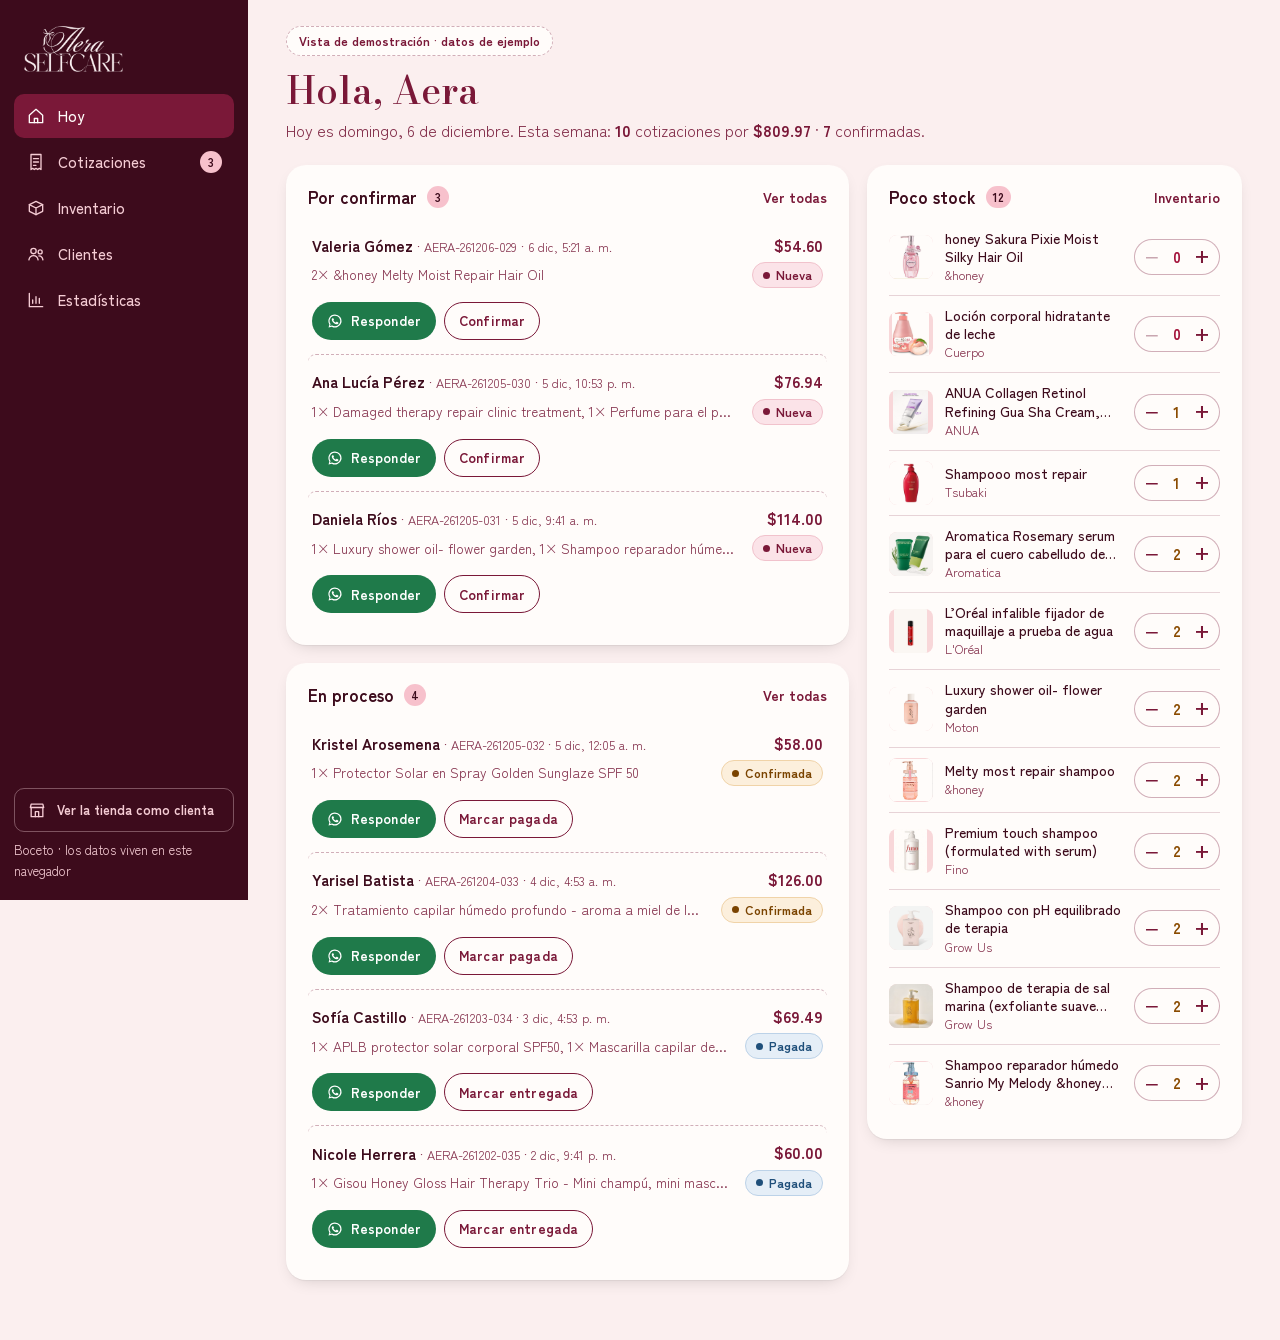
==== panel/index.html @ fadd5df7 "Aera Selfcare design sketch v2: shelf storefront, WhatsApp quote flow, owner panel Co-Authored-By: C" ====
<!doctype html>
<html lang="es-PA" data-root="../">
<head>
  <meta charset="utf-8">
  <meta name="viewport" content="width=device-width, initial-scale=1, viewport-fit=cover">
  <title>Panel — Aera Selfcare</title>
  <meta name="theme-color" content="#3d0b1c">
  <meta name="robots" content="noindex">
  <link rel="icon" href="../assets/img/logo-plum.png">
  <link rel="stylesheet" href="../assets/css/base.css?v=7">
  <link rel="stylesheet" href="../assets/css/panel.css?v=7">
  <script src="../assets/js/catalog.js?v=7" defer></script>
  <script src="../assets/js/aera.js?v=7" defer></script>
  <script src="../assets/js/panel.js?v=7" defer></script>
</head>
<body class="panel">
  <header class="topbar">
    <img src="../assets/img/logo-light.png" alt="Aera Selfcare · Panel" width="68" height="32">
    <a href="../index.html" target="_blank" rel="noopener"><svg viewBox="0 0 24 24" fill="none" stroke="currentColor" stroke-width="1.6" stroke-linecap="round" stroke-linejoin="round" aria-hidden="true"><path d="M4 9h16l-1-4H5z"/><path d="M5 9v11h14V9"/><path d="M10 20v-6h4v6"/></svg>Ver tienda</a>
  </header>
  <div class="shell">
    <aside class="rail" aria-label="Panel de la tienda">
      <a class="logo" href="#hoy"><img src="../assets/img/logo-light.png" alt="Aera Selfcare · Panel" width="98" height="46"></a>
      <nav id="railNav" aria-label="Secciones del panel"></nav>
      <div class="rail-foot">
        <a class="store-link" href="../index.html" target="_blank" rel="noopener"><svg viewBox="0 0 24 24" fill="none" stroke="currentColor" stroke-width="1.6" stroke-linecap="round" stroke-linejoin="round" aria-hidden="true"><path d="M4 9h16l-1-4H5z"/><path d="M5 9v11h14V9"/><path d="M10 20v-6h4v6"/></svg>Ver la tienda como clienta</a>
        <span>Boceto · los datos viven en este navegador</span>
      </div>
    </aside>
    <main class="work" id="work" tabindex="-1"></main>
  </div>
  <nav class="tabbar" id="tabbar" aria-label="Secciones del panel"></nav>
</body>
</html>
---- assets/css/base.css ----
/* Aera Selfcare — shared foundation (store + owner panel) */

@font-face { font-family: "Bodoni Moda"; font-style: normal; font-weight: 400 700; font-display: swap;
  src: url("../fonts/bodoni-moda-latin.woff2") format("woff2");
  unicode-range: U+0000-00FF, U+0131, U+0152-0153, U+02BB-02BC, U+02C6, U+02DA, U+02DC, U+0304, U+0308, U+0329, U+2000-206F, U+20AC, U+2122, U+2191, U+2193, U+2212, U+2215, U+FEFF, U+FFFD; }
@font-face { font-family: "Bodoni Moda"; font-style: normal; font-weight: 400 700; font-display: swap;
  src: url("../fonts/bodoni-moda-latin-ext.woff2") format("woff2");
  unicode-range: U+0100-02BA, U+02BD-02C5, U+02C7-02CC, U+02CE-02D7, U+02DD-02FF, U+1E00-1E9F, U+2020, U+20A0-20AB, U+20AD-20C4, U+2113, U+A720-A7FF; }
@font-face { font-family: "Zen Kaku Gothic New"; font-weight: 400; font-display: swap;
  src: url("../fonts/zen-kaku-gothic-new-400-latin.woff2") format("woff2"); unicode-range: U+0000-00FF, U+0131, U+0152-0153, U+2000-206F, U+20AC, U+2122, U+2212; }
@font-face { font-family: "Zen Kaku Gothic New"; font-weight: 400; font-display: swap;
  src: url("../fonts/zen-kaku-gothic-new-400-latin-ext.woff2") format("woff2"); unicode-range: U+0100-02BA, U+1E00-1E9F, U+A720-A7FF; }
@font-face { font-family: "Zen Kaku Gothic New"; font-weight: 500; font-display: swap;
  src: url("../fonts/zen-kaku-gothic-new-500-latin.woff2") format("woff2"); unicode-range: U+0000-00FF, U+0131, U+0152-0153, U+2000-206F, U+20AC, U+2122, U+2212; }
@font-face { font-family: "Zen Kaku Gothic New"; font-weight: 500; font-display: swap;
  src: url("../fonts/zen-kaku-gothic-new-500-latin-ext.woff2") format("woff2"); unicode-range: U+0100-02BA, U+1E00-1E9F, U+A720-A7FF; }
@font-face { font-family: "Zen Kaku Gothic New"; font-weight: 700; font-display: swap;
  src: url("../fonts/zen-kaku-gothic-new-700-latin.woff2") format("woff2"); unicode-range: U+0000-00FF, U+0131, U+0152-0153, U+2000-206F, U+20AC, U+2122, U+2212; }
@font-face { font-family: "Zen Kaku Gothic New"; font-weight: 700; font-display: swap;
  src: url("../fonts/zen-kaku-gothic-new-700-latin-ext.woff2") format("woff2"); unicode-range: U+0100-02BA, U+1E00-1E9F, U+A720-A7FF; }
@font-face { font-family: "Nanum Pen Script"; font-weight: 400; font-display: swap;
  src: url("../fonts/nanum-pen-script-400-latin.woff2") format("woff2"); }

:root {
  /* Ground + shelf lacquer (client moodboard) */
  --ground: #fbefef;
  --shelf: #f5ccd4;
  --shelf-back: #f8dade;
  --ledge: #e8a9b6;
  --ledge-shade: #d58c9c;
  --candy: #f7c1cc;
  --peach: #f9dfd4;
  --cream: #f6ece4;
  --paper: #fffcfa;
  /* Plum family (logo) — text tints, never grey */
  --plum: #7a1838;
  --plum-deep: #4f0f25;
  --plum-ink: #3d0b1c;
  --plum-soft: #84304c;       /* secondary text: ≥4.5:1 on --ground, --shelf, --paper */
  --line: rgba(122, 24, 56, .18);
  --line-strong: rgba(122, 24, 56, .34);
  --ok: #2f6b48;
  --warn: #8a4b00;
  --danger: #a3123a;

  --f-sign: "Bodoni Moda", "Didot", "Bodoni 72", serif;
  --f-ui: "Zen Kaku Gothic New", "Hiragino Kaku Gothic ProN", "Segoe UI", sans-serif;
  --f-hand: "Nanum Pen Script", "Segoe Print", cursive;

  --ease-out: cubic-bezier(0.23, 1, 0.32, 1);
  --ease-in-out: cubic-bezier(0.77, 0, 0.175, 1);
  --ease-drawer: cubic-bezier(0.32, 0.72, 0, 1);

  --r-sm: 6px;
  --r-md: 12px;
  --r-lg: 20px;
  --gutter: clamp(16px, 4vw, 40px);
  --maxw: 1280px;
  --shadow-card: 0 1px 1px rgba(0, 0, 0, .05), 0 6px 18px -8px rgba(0, 0, 0, .2);
}

*, *::before, *::after { box-sizing: border-box; }
html { -webkit-text-size-adjust: 100%; scroll-padding-top: 88px; }
body {
  margin: 0; background: var(--ground); color: var(--plum-ink);
  font-family: var(--f-ui); font-size: 16px; line-height: 1.6; -webkit-font-smoothing: antialiased;
  -webkit-tap-highlight-color: transparent; overflow-x: hidden;
}
img { display: block; max-width: 100%; }
a { color: inherit; text-underline-offset: 3px; text-decoration-thickness: 1px; }
button, input, select, textarea { font: inherit; color: inherit; }
button { cursor: pointer; }
::selection { background: var(--plum); color: var(--paper); }
:focus-visible { outline: 2px solid var(--plum); outline-offset: 3px; border-radius: 4px; }
input, textarea { caret-color: var(--plum); }
html { scrollbar-color: var(--ledge) transparent; }
.num { font-variant-numeric: tabular-nums lining-nums; }
.visually-hidden { position: absolute !important; width: 1px; height: 1px; overflow: hidden; clip: rect(0 0 0 0); white-space: nowrap; }
.wrap { max-width: var(--maxw); margin: 0 auto; padding: 0 var(--gutter); }

/* ---------- Buttons ---------- */
.btn {
  display: inline-flex; align-items: center; justify-content: center; gap: .55em; min-height: 46px; padding: 0 1.3em;
  border: 1px solid transparent; border-radius: 999px; font-weight: 700; font-size: 15px; letter-spacing: .01em;
  text-decoration: none; transition: transform 160ms var(--ease-out), background-color 200ms ease, color 200ms ease, border-color 200ms ease;
  user-select: none;
}
.btn:active { transform: scale(0.97); }
.btn svg { width: 18px; height: 18px; flex: none; }
.btn-primary { background: var(--plum); color: var(--paper); }
.btn-line { border-color: var(--plum); color: var(--plum); background: transparent; }
.btn-quiet { color: var(--plum); background: transparent; padding: 0 .4em; min-height: 44px; }
.btn[disabled], .btn[aria-disabled="true"] { background: #e9d3d8; color: #6e4a55; border-color: transparent; cursor: not-allowed; transform: none; }
@media (hover: hover) and (pointer: fine) {
  .btn-primary:hover { background: var(--plum-deep); }
  .btn-line:hover { background: var(--plum); color: var(--paper); }
  .btn-quiet:hover { text-decoration: underline; }
}

.icon-btn {
  width: 44px; height: 44px; display: grid; place-items: center; border-radius: 50%; border: 0; background: transparent; color: var(--plum);
  position: relative; text-decoration: none; transition: background-color 160ms ease, transform 160ms var(--ease-out);
}
.icon-btn:active { transform: scale(0.94); }
.icon-btn svg { width: 22px; height: 22px; }
@media (hover: hover) and (pointer: fine) { .icon-btn:hover { background: var(--shelf-back); } }

/* ---------- Header ---------- */
.site-header { position: sticky; top: 0; z-index: 30; background: color-mix(in srgb, var(--ground) 92%, transparent); backdrop-filter: saturate(1.2) blur(8px); border-bottom: 1px solid var(--line); }
.site-header .bar { display: grid; grid-template-columns: 1fr auto 1fr; align-items: center; height: 64px; }
.site-header .brand { justify-self: center; display: block; }
.site-header .brand img { height: 40px; width: auto; }
.site-header nav { display: flex; gap: 1.6rem; font-size: 14px; font-weight: 500; }
.site-header nav a { text-decoration: none; padding: 10px 0; }
.site-header nav a[aria-current="page"] { text-decoration: underline; text-decoration-color: var(--ledge-shade); text-decoration-thickness: 2px; text-underline-offset: 6px; }
.site-header .actions { justify-self: end; display: flex; align-items: center; gap: 4px; }
.bag-count {
  position: absolute; top: 4px; right: 2px; min-width: 19px; height: 19px; padding: 0 5px; border-radius: 10px;
  background: var(--plum); color: var(--paper); font-size: 11px; font-weight: 700; display: grid; place-items: center;
  font-variant-numeric: tabular-nums; transition: transform 200ms var(--ease-out);
}
.bag-count[data-empty="true"] { display: none; }
.bag-count.bump { transform: scale(1.25); }
.menu-btn { display: none; }
.site-header .mobile-nav { display: none; }

@media (max-width: 820px) {
  .site-header nav.primary { display: none; }
  .menu-btn { display: grid; }
  .site-header .brand img { height: 34px; }
  .site-header .mobile-nav {
    display: block; position: fixed; inset: 64px 0 auto 0; z-index: 29; background: var(--ground); border-bottom: 1px solid var(--line);
    padding: 8px var(--gutter) 18px; transform: translateY(-8px); opacity: 0; visibility: hidden;
    transition: transform 220ms var(--ease-out), opacity 180ms ease, visibility 0s 220ms;
  }
  .site-header .mobile-nav.open { transform: none; opacity: 1; visibility: visible; transition-delay: 0s; }
  .site-header .mobile-nav a { display: block; padding: 14px 0; border-bottom: 1px solid var(--line); text-decoration: none; font-weight: 500; font-size: 17px; }
}

/* ---------- Origin ticket ---------- */
.ticket {
  display: inline-flex; align-items: center; gap: 4px; font-size: 11px; font-weight: 700; letter-spacing: .06em; text-transform: uppercase;
  color: var(--plum); border: 1px dashed var(--line-strong); border-radius: 3px; padding: 1px 6px; background: var(--paper); line-height: 1.5;
}

/* ---------- Receipt (bag, cotización, confirmation, panel) ---------- */
.receipt {
  position: relative; background: var(--paper); color: var(--plum-ink); padding: 26px 22px 30px; max-width: 440px; width: 100%;
  font-size: 14px; box-shadow: var(--shadow-card);
  --tear: radial-gradient(circle at 8px -2px, transparent 7px, var(--paper) 7.5px);
}
.receipt::before, .receipt::after {
  content: ""; position: absolute; left: 0; right: 0; height: 10px; background-size: 16px 10px; background-repeat: repeat-x;
}
.receipt::before { top: -9px; background-image: radial-gradient(circle at 8px 0, transparent 6px, var(--paper) 6.5px); transform: scaleY(-1); }
.receipt::after { bottom: -9px; background-image: radial-gradient(circle at 8px 0, transparent 6px, var(--paper) 6.5px); }
.receipt-head { text-align: center; padding-bottom: 14px; border-bottom: 1px dashed var(--line-strong); }
.receipt-head img { height: 44px; width: auto; margin: 0 auto 8px; }
.receipt-head .kind { font-family: var(--f-sign); font-size: 22px; color: var(--plum); line-height: 1.1; }
.receipt-head .meta { font-size: 12px; color: var(--plum-soft); margin-top: 4px; }
.receipt-lines { list-style: none; margin: 0; padding: 10px 0; border-bottom: 1px dashed var(--line-strong); }
.receipt-line { display: grid; grid-template-columns: 1fr auto; gap: 2px 12px; padding: 9px 0; }
.receipt-line .nm { font-weight: 500; line-height: 1.35; }
.receipt-line .sub { grid-column: 1; font-size: 12.5px; color: var(--plum-soft); }
.receipt-line .amt { grid-row: 1; grid-column: 2; text-align: right; font-weight: 700; font-variant-numeric: tabular-nums; }
.receipt-sum { padding-top: 10px; display: grid; gap: 4px; }
.receipt-sum div { display: flex; justify-content: space-between; gap: 12px; font-variant-numeric: tabular-nums; }
.receipt-sum .total { font-size: 18px; font-weight: 700; color: var(--plum); padding-top: 6px; border-top: 1px solid var(--line); margin-top: 4px; }
.receipt-sum .muted { color: var(--plum-soft); font-size: 13px; }
.receipt-foot { margin-top: 16px; padding-top: 12px; border-top: 1px dashed var(--line-strong); font-size: 12.5px; color: var(--plum-soft); text-align: center; }
.receipt-foot .hand { font-family: var(--f-hand); font-size: 24px; color: var(--plum); line-height: 1; display: block; margin-top: 6px; }
.receipt dl { display: grid; grid-template-columns: auto 1fr; gap: 4px 12px; margin: 12px 0 0; font-size: 13px; }
.receipt dt { color: var(--plum-soft); }
.receipt dd { margin: 0; font-weight: 500; }

/* Hanko-style stamp */
.stamp {
  position: absolute; width: 92px; height: 92px; border-radius: 50%; border: 3px solid var(--plum); color: var(--plum);
  display: grid; place-items: center; text-align: center; font-family: var(--f-sign); font-weight: 700; font-size: 13px; letter-spacing: .08em;
  text-transform: uppercase; line-height: 1.15; transform: rotate(-14deg); opacity: .88; mix-blend-mode: multiply;
  box-shadow: inset 0 0 0 4px var(--paper), inset 0 0 0 5px var(--plum);
}
.stamp small { display: block; font-family: var(--f-ui); font-size: 9px; letter-spacing: .1em; font-weight: 700; }

/* ---------- Form controls ---------- */
.field { display: grid; gap: 6px; }
.field label, .field legend { font-size: 14px; font-weight: 700; color: var(--plum-ink); }
.field .hint { font-size: 13px; color: var(--plum-soft); }
.input, .select, .textarea {
  width: 100%; min-height: 48px; border: 1px solid var(--line-strong); border-radius: var(--r-md); background: var(--paper);
  padding: 10px 14px; font-size: 16px; transition: border-color 160ms ease, box-shadow 160ms ease;
}
.textarea { min-height: 88px; resize: vertical; }
.input::placeholder, .textarea::placeholder { color: #8a5a69; }
.input:focus, .select:focus, .textarea:focus { outline: none; border-color: var(--plum); box-shadow: 0 0 0 3px rgba(122, 24, 56, .16); }
.field[data-invalid="true"] .input, .field[data-invalid="true"] .select { border-color: var(--danger); }
.field .error { font-size: 13px; color: var(--danger); font-weight: 500; display: none; }
.field[data-invalid="true"] .error { display: block; }
.choice { display: flex; gap: 10px; align-items: flex-start; padding: 12px 14px; border: 1px solid var(--line-strong); border-radius: var(--r-md); background: var(--paper); cursor: pointer; transition: border-color 160ms ease, background-color 160ms ease; }
.choice input { accent-color: var(--plum); width: 18px; height: 18px; margin: 3px 0 0; flex: none; }
.choice:has(input:checked) { border-color: var(--plum); background: #fff3f5; }
.choice strong { display: block; font-size: 15px; }
.choice span { font-size: 13px; color: var(--plum-soft); }
.stepper { display: inline-flex; align-items: center; border: 1px solid var(--line-strong); border-radius: 999px; background: var(--paper); }
.stepper button { width: 40px; height: 40px; border: 0; background: none; color: var(--plum); font-size: 18px; font-weight: 700; border-radius: 50%; transition: transform 120ms var(--ease-out); }
.stepper button:active { transform: scale(0.9); }
.stepper button[disabled] { color: #c9a6b0; cursor: not-allowed; }
.stepper output { min-width: 2ch; text-align: center; font-weight: 700; font-variant-numeric: tabular-nums; }

/* ---------- Toast ---------- */
.toast {
  position: fixed; left: 50%; bottom: max(20px, env(safe-area-inset-bottom)); z-index: 90; translate: -50% 0;
  display: flex; align-items: center; gap: 12px; max-width: calc(100% - 32px); padding: 10px 10px 10px 18px; border-radius: 999px;
  background: var(--plum-ink); color: var(--paper); font-size: 14px; box-shadow: 0 10px 24px -10px rgba(0, 0, 0, .3);
  transform: translateY(calc(100% + 40px)); opacity: 0; transition: transform 400ms ease, opacity 300ms ease;
}
.toast.show { transform: none; opacity: 1; }
.toast a { color: var(--paper); font-weight: 700; background: rgba(255,255,255,.14); border-radius: 999px; padding: 6px 12px; text-decoration: none; white-space: nowrap; }

/* ---------- Demo banner ---------- */
.demo-note { margin: 0; background: var(--plum-ink); color: var(--shelf); font-size: 12.5px; text-align: center; padding: 6px var(--gutter); }
.demo-note a { color: var(--paper); font-weight: 700; }

@media (prefers-reduced-motion: reduce) {
  *, *::before, *::after { transition-duration: 0.01ms !important; animation-duration: 0.01ms !important; scroll-behavior: auto !important; }
}
---- assets/css/panel.css ----
/* Aera Selfcare — owner panel (Operate). Shell in plum, work on paper, quotes as receipt stubs. */

body.panel { background: var(--ground); font-size: 15px; }
.shell { display: grid; grid-template-columns: 248px minmax(0, 1fr); min-height: 100dvh; }

/* ---------- Rail (desktop) ---------- */
.rail { position: sticky; top: 0; height: 100dvh; background: var(--plum-ink); color: var(--shelf); display: flex; flex-direction: column; padding: 22px 14px 18px; }
.rail .logo { display: block; padding: 4px 10px 22px; }
.rail .logo img { height: 46px; width: auto; }
.rail nav { display: grid; gap: 2px; }
.rail a.nav-item { display: flex; align-items: center; gap: 12px; min-height: 44px; padding: 0 12px; border-radius: 10px; color: var(--shelf); text-decoration: none; font-weight: 500;
  transition: background-color 150ms ease, color 150ms ease; }
.rail a.nav-item svg { width: 20px; height: 20px; flex: none; }
.rail a.nav-item .badge { margin-left: auto; }
.rail a.nav-item[aria-current="page"] { background: var(--plum); color: var(--paper); }
@media (hover: hover) and (pointer: fine) { .rail a.nav-item:not([aria-current="page"]):hover { background: rgba(248, 218, 222, .1); color: var(--paper); } }
.rail .rail-foot { margin-top: auto; display: grid; gap: 8px; font-size: 13px; }
.rail .rail-foot a { color: var(--shelf); }
.rail .store-link { display: flex; align-items: center; gap: 10px; min-height: 44px; padding: 0 12px; border: 1px solid rgba(248, 218, 222, .35); border-radius: 10px; color: var(--paper); text-decoration: none; font-weight: 700; }
.rail .store-link svg { width: 20px; height: 20px; }
.badge { min-width: 22px; height: 22px; padding: 0 7px; border-radius: 11px; background: var(--candy); color: var(--plum-ink); font-size: 12px; font-weight: 700; display: inline-grid; place-items: center; font-variant-numeric: tabular-nums; }

/* ---------- Top bar + bottom tabs (phone) ---------- */
.topbar, .tabbar { display: none; }

/* ---------- Work area ---------- */
.work { min-width: 0; padding: 26px clamp(16px, 3vw, 40px) 60px; }
.demo-pill { display: inline-flex; align-items: center; gap: 8px; font-size: 12.5px; font-weight: 700; color: var(--plum); background: var(--paper); border: 1px dashed var(--line-strong); border-radius: 999px; padding: 4px 12px; }
.view-head { display: flex; flex-wrap: wrap; align-items: end; justify-content: space-between; gap: 12px 20px; margin: 14px 0 22px; }
.view-head h1 { font-family: var(--f-sign); font-weight: 500; color: var(--plum); font-size: clamp(28px, 3vw, 38px); line-height: 1.1; margin: 0; }
.view-head p { margin: 6px 0 0; color: var(--plum-soft); }
.summary-line { font-size: 16px; color: var(--plum-ink); margin: 6px 0 0; }
.summary-line b { color: var(--plum); font-variant-numeric: tabular-nums; }

.panel-section { background: var(--paper); border-radius: var(--r-lg); box-shadow: var(--shadow-card); padding: 18px clamp(14px, 2vw, 22px); }
.panel-section + .panel-section { margin-top: 18px; }
.sec-head { display: flex; align-items: center; justify-content: space-between; gap: 12px; margin-bottom: 8px; }
.sec-head h2 { font-size: 17px; margin: 0; color: var(--plum-ink); display: flex; align-items: center; gap: 10px; }
.sec-head a, .link { color: var(--plum); font-weight: 700; font-size: 14px; text-decoration: none; }
.hoy-grid { display: grid; grid-template-columns: minmax(0, 1.5fr) minmax(0, 1fr); gap: 18px; align-items: start; }
.hoy-grid .panel-section + .panel-section { margin-top: 0; }
.stack { display: grid; gap: 18px; }

/* ---------- Status chips (reserved colors, always with a label) ---------- */
.status { display: inline-flex; align-items: center; gap: 6px; height: 26px; padding: 0 10px; border-radius: 999px; font-size: 12.5px; font-weight: 700; white-space: nowrap; border: 1px solid transparent; }
.status::before { content: ""; width: 7px; height: 7px; border-radius: 50%; background: currentColor; }
.status.nueva { color: var(--plum); background: #fbe3e8; border-color: #f1c2cc; }
.status.confirmada { color: #7a4300; background: #fcefdc; border-color: #f0d3a8; }
.status.pagada { color: #1f4f7a; background: #e5eef7; border-color: #bcd2e8; }
.status.entregada { color: #2b6143; background: #e2f1e7; border-color: #b9dcc6; }
.status.cancelada { color: #6e4a55; background: #f1e7ea; border-color: #ddc9cf; }
.status.cancelada::before { background: none; border: 1.5px solid currentColor; width: 5px; height: 5px; }

/* ---------- Quote stubs ---------- */
.stubs { list-style: none; margin: 0; padding: 0; display: grid; }
.stub { display: grid; grid-template-columns: minmax(0, 1fr) auto; gap: 4px 14px; padding: 14px 4px; border-top: 1px dashed var(--line-strong); text-decoration: none; color: inherit; align-items: center; }
.stubs li:first-child .stub { border-top: 0; }
.stub .who { font-weight: 700; font-size: 15.5px; }
.stub .ref { font-size: 12.5px; color: var(--plum-soft); font-variant-numeric: tabular-nums; }
.stub .what { grid-column: 1; font-size: 13.5px; color: var(--plum-soft); overflow: hidden; text-overflow: ellipsis; white-space: nowrap; }
.stub .amt { grid-row: 1; grid-column: 2; text-align: right; font-weight: 700; font-size: 16px; color: var(--plum); font-variant-numeric: tabular-nums; }
.stub .side { grid-column: 2; display: flex; justify-content: flex-end; gap: 6px; align-items: center; }
.stub .actions { grid-column: 1 / -1; display: flex; gap: 8px; flex-wrap: wrap; margin-top: 6px; }
a.stub { border-radius: 8px; transition: background-color 150ms ease; }
@media (hover: hover) and (pointer: fine) { a.stub:hover { background: #fff5f7; } }
.btn-sm { min-height: 38px; padding: 0 14px; font-size: 13.5px; }
.btn-wa { background: #1f7a4a; color: #fff; }
@media (hover: hover) and (pointer: fine) { .btn-wa:hover { background: #17633c; } }

/* ---------- Low stock list ---------- */
.mini-list { list-style: none; margin: 0; padding: 0; }
.mini-list li { display: grid; grid-template-columns: 44px minmax(0, 1fr) auto; gap: 12px; align-items: center; padding: 10px 0; border-top: 1px solid var(--line); }
.mini-list li:first-child { border-top: 0; }
.mini-list img { width: 44px; height: 44px; object-fit: contain; border-radius: 8px; background: var(--shelf-back); mix-blend-mode: multiply; }
.mini-list .nm { font-size: 14px; font-weight: 500; line-height: 1.3; overflow: hidden; display: -webkit-box; -webkit-line-clamp: 2; -webkit-box-orient: vertical; }
.mini-list .sub { font-size: 12.5px; color: var(--plum-soft); }
.stock-num { font-weight: 700; font-variant-numeric: tabular-nums; }
.stock-num.low { color: var(--warn); } .stock-num.out { color: var(--danger); }

/* ---------- Filters ---------- */
.filters { display: flex; flex-wrap: wrap; gap: 10px; align-items: center; justify-content: space-between; margin-bottom: 14px; }
.seg { display: flex; gap: 6px; overflow-x: auto; scrollbar-width: none; }
.seg::-webkit-scrollbar { display: none; }
.seg button { flex: none; min-height: 38px; padding: 0 14px; border-radius: 999px; border: 1px solid var(--line-strong); background: var(--paper); color: var(--plum); font-weight: 700; font-size: 13.5px;
  display: inline-flex; gap: 6px; align-items: center; transition: background-color 150ms ease, color 150ms ease; }
.seg button .num { font-weight: 500; color: var(--plum-soft); }
.seg button[aria-pressed="true"] { background: var(--plum); border-color: var(--plum); color: var(--paper); }
.seg button[aria-pressed="true"] .num { color: var(--shelf); }
.filters .input { width: min(280px, 100%); min-height: 40px; border-radius: 999px; font-size: 14.5px; }

/* ---------- Tables ---------- */
.table-wrap { background: var(--paper); border-radius: var(--r-lg); box-shadow: var(--shadow-card); overflow: hidden; }
table.data { width: 100%; border-collapse: collapse; font-size: 14px; }
table.data th { text-align: left; font-size: 12px; letter-spacing: .06em; text-transform: uppercase; color: var(--plum-soft); font-weight: 700; padding: 12px 14px; border-bottom: 1px solid var(--line-strong); background: #fff6f7; white-space: nowrap; }
table.data td { padding: 10px 14px; border-bottom: 1px solid var(--line); vertical-align: middle; }
table.data tr:last-child td { border-bottom: 0; }
table.data .r { text-align: right; font-variant-numeric: tabular-nums; }
table.data .prod { display: flex; align-items: center; gap: 12px; min-width: 240px; }
table.data .prod img { width: 44px; height: 44px; object-fit: contain; background: var(--shelf-back); border-radius: 8px; mix-blend-mode: multiply; flex: none; }
table.data .prod b { display: block; font-weight: 500; line-height: 1.3; }
table.data .prod small { color: var(--plum-soft); font-size: 12px; }
table.data tr.is-hidden td:not(:last-child) { opacity: .55; }
.price-input { width: 96px; min-height: 38px; text-align: right; border: 1px solid var(--line-strong); border-radius: 8px; padding: 0 10px; background: var(--paper); font-variant-numeric: tabular-nums; }
.price-input:focus { outline: none; border-color: var(--plum); box-shadow: 0 0 0 3px rgba(122, 24, 56, .16); }
.stepper.sm button { width: 34px; height: 34px; }
.switch { position: relative; width: 44px; height: 26px; border-radius: 13px; border: 0; background: #d9bfc6; transition: background-color 160ms ease; flex: none; }
.switch::after { content: ""; position: absolute; top: 3px; left: 3px; width: 20px; height: 20px; border-radius: 50%; background: #fff; box-shadow: 0 1px 2px rgba(0,0,0,.25); transition: transform 180ms var(--ease-out); }
.switch[aria-checked="true"] { background: var(--plum); }
.switch[aria-checked="true"]::after { transform: translateX(18px); }

/* ---------- Quote detail ---------- */
.detail { display: grid; grid-template-columns: minmax(0, 440px) minmax(0, 1fr); gap: clamp(20px, 3vw, 40px); align-items: start; }
.detail .receipt { max-width: none; }
.detail .stamp { right: 18px; top: 18px; width: 84px; height: 84px; font-size: 12px; }
.flow { list-style: none; margin: 0 0 16px; padding: 0; display: grid; grid-template-columns: repeat(4, 1fr); gap: 6px; }
.flow li { text-align: center; font-size: 12.5px; font-weight: 700; color: var(--plum-soft); padding-top: 30px; position: relative; }
.flow li::before { content: ""; position: absolute; top: 4px; left: 50%; translate: -50% 0; width: 18px; height: 18px; border-radius: 50%; border: 2px solid var(--line-strong); background: var(--paper); }
.flow li::after { content: ""; position: absolute; top: 12px; left: calc(50% + 14px); right: calc(-50% + 14px); height: 2px; background: var(--line-strong); }
.flow li:last-child::after { display: none; }
.flow li.done { color: var(--plum); }
.flow li.done::before { background: var(--plum); border-color: var(--plum); }
.flow li.done::after { background: var(--plum); }
.action-col { display: grid; gap: 14px; }
.action-col .btn { justify-content: center; }
.action-row { display: flex; flex-wrap: wrap; gap: 10px; }
.danger-zone { margin-top: 8px; padding-top: 16px; border-top: 1px solid var(--line); }
.btn-danger-line { border: 1px solid var(--danger); color: var(--danger); background: transparent; }
.note-box { background: #fff6f7; border: 1px dashed var(--line-strong); border-radius: var(--r-md); padding: 12px 14px; font-size: 14px; }
.back-link { display: inline-flex; align-items: center; gap: 6px; color: var(--plum); font-weight: 700; text-decoration: none; min-height: 44px; }
.back-link svg { width: 18px; height: 18px; }

/* ---------- Clients ---------- */
.client-row td:first-child b { display: block; }
.client-row td:first-child small { color: var(--plum-soft); }

/* ---------- Charts ---------- */
.charts { display: grid; grid-template-columns: minmax(0, 1.4fr) minmax(0, 1fr); gap: 18px; }
.chart-card h2 { font-size: 16px; margin: 0; color: var(--plum-ink); }
.chart-card .sub { font-size: 13px; color: var(--plum-soft); margin: 2px 0 12px; }
.chart { position: relative; }
.chart svg { display: block; width: 100%; height: auto; overflow: visible; }
.chart .grid line { stroke: rgba(122, 24, 56, .12); stroke-width: 1; }
.chart .axis text { fill: var(--plum-soft); font-size: 11px; font-family: var(--f-ui); }
.chart .bar { fill: var(--plum); transition: fill 120ms ease; }
.chart .hit { fill: transparent; cursor: default; }
.chart .hit:hover + .bar, .chart g.on .bar { fill: var(--plum-deep); }
.chart-tip { position: absolute; pointer-events: none; background: var(--plum-ink); color: var(--paper); font-size: 12.5px; padding: 6px 10px; border-radius: 8px; white-space: nowrap; translate: -50% calc(-100% - 8px); opacity: 0; transition: opacity 120ms ease; }
.chart-tip.show { opacity: 1; }
.hbars { list-style: none; margin: 0; padding: 0; display: grid; gap: 10px; }
.hbars li { display: grid; grid-template-columns: minmax(0, 1fr) auto; gap: 4px 12px; font-size: 13.5px; }
.hbars .track { grid-column: 1 / -1; height: 10px; border-radius: 5px; background: #f5e3e7; overflow: hidden; }
.hbars .fill { height: 100%; background: var(--plum); border-radius: 0 4px 4px 0; }
.hbars .val { font-weight: 700; font-variant-numeric: tabular-nums; }
details.as-table { margin-top: 12px; font-size: 13px; }
details.as-table summary { cursor: pointer; color: var(--plum); font-weight: 700; min-height: 32px; display: flex; align-items: center; }
details.as-table table { margin-top: 6px; }

.empty-state { text-align: center; padding: 36px 12px; color: var(--plum-soft); }
.empty-state .hand { font-family: var(--f-hand); font-size: 32px; color: var(--plum); display: block; }

/* ---------- Responsive ---------- */
@media (max-width: 1100px) { .hoy-grid, .charts { grid-template-columns: 1fr; } }
@media (max-width: 900px) {
  .shell { grid-template-columns: 1fr; }
  .rail { display: none; }
  .topbar { display: flex; position: sticky; top: 0; z-index: 30; height: 58px; align-items: center; justify-content: space-between; padding: 0 12px 0 16px;
    background: var(--plum-ink); color: var(--paper); }
  .topbar img { height: 32px; width: auto; }
  .topbar a { color: var(--paper); font-weight: 700; font-size: 13.5px; text-decoration: none; display: inline-flex; align-items: center; gap: 6px; min-height: 44px; padding: 0 8px; }
  .topbar a svg { width: 18px; height: 18px; }
  .tabbar { display: grid; grid-template-columns: repeat(5, 1fr); position: fixed; left: 0; right: 0; bottom: 0; z-index: 30; background: var(--paper);
    border-top: 1px solid var(--line); padding: 6px 4px max(6px, env(safe-area-inset-bottom)); box-shadow: 0 -6px 16px -12px rgba(0, 0, 0, .18); }
  .tabbar a { display: grid; justify-items: center; gap: 2px; padding: 4px 0; color: var(--plum-soft); text-decoration: none; font-size: 11px; font-weight: 700; position: relative; min-height: 48px; }
  .tabbar a svg { width: 24px; height: 24px; }
  .tabbar a[aria-current="page"] { color: var(--plum); }
  .tabbar .badge { position: absolute; top: 0; left: calc(50% + 6px); min-width: 18px; height: 18px; font-size: 10.5px; padding: 0 5px; }
  .work { padding: 16px 16px 96px; }
  .detail { grid-template-columns: 1fr; }
  .table-wrap { overflow-x: auto; }
  table.data.inventory thead { display: none; }
  table.data.inventory, table.data.inventory tbody, table.data.inventory tr, table.data.inventory td { display: block; }
  table.data.inventory tr { display: grid; grid-template-columns: minmax(0, 1fr) auto; gap: 10px 12px; padding: 12px 14px; border-bottom: 1px solid var(--line); align-items: center; }
  table.data.inventory td { padding: 0; border: 0; }
  table.data.inventory td.c-prod { grid-column: 1 / -1; }
  table.data.inventory td.c-aisle { display: none; }
  table.data.inventory td.c-price, table.data.inventory td.c-stock { display: flex; align-items: center; gap: 8px; }
  table.data.inventory td.c-price::before { content: "Precio"; font-size: 12px; color: var(--plum-soft); font-weight: 700; }
  table.data.inventory td.c-vis { grid-column: 2; grid-row: 2; justify-self: end; }
  table.data.inventory td.c-stock { grid-column: 1 / -1; }
  table.data.inventory td.c-stock::before { content: "Stock"; font-size: 12px; color: var(--plum-soft); font-weight: 700; }
  table.data .prod { min-width: 0; }
}

.stub-actions { display: flex; flex-wrap: wrap; gap: 8px; padding: 0 4px 14px; }
.stub-actions svg { width: 16px; height: 16px; }
.work:focus { outline: none; }
.link { display: inline-flex; align-items: center; gap: 6px; min-height: 44px; }
.link svg { width: 16px; height: 16px; }
.detail .stamp { font-size: 10px; letter-spacing: .03em; }
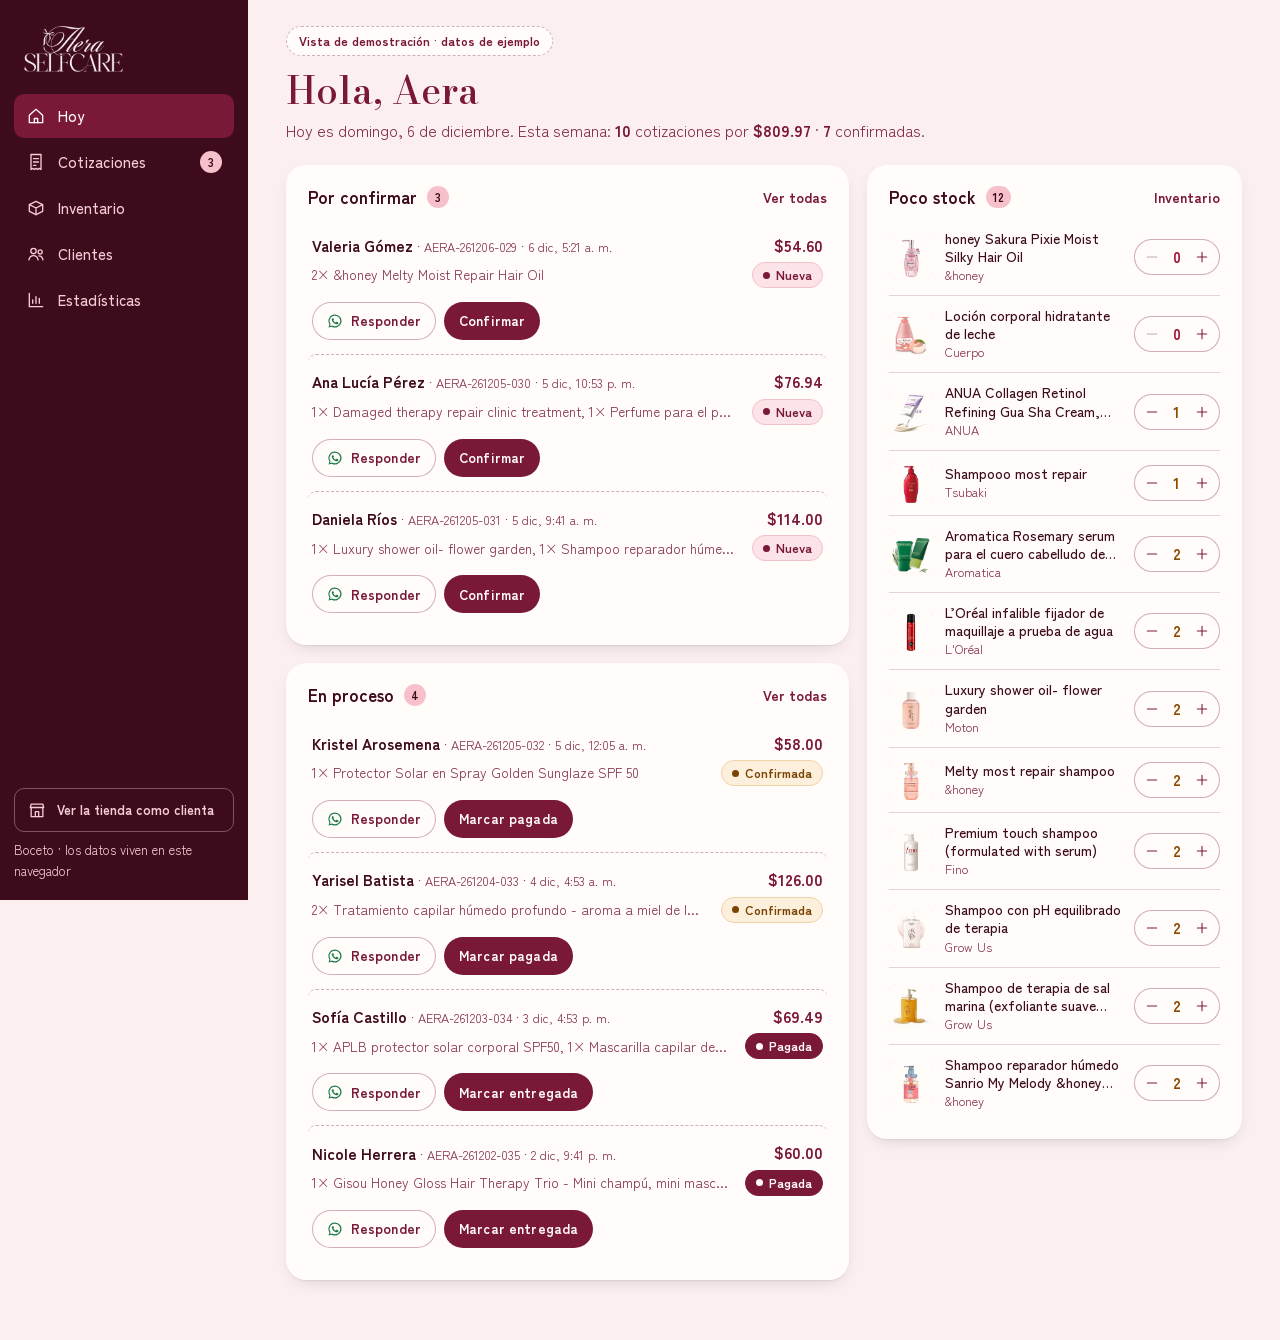
==== commit a7d6800d: "Apply finish-review fixes: normalised product photos, stamp fit, aisle rail, first viewport, panel a" ====
--- a/panel/index.html
+++ b/panel/index.html
@@ -1,34 +1,34 @@
-<!doctype html>
-<html lang="es-PA" data-root="../">
-<head>
-  <meta charset="utf-8">
-  <meta name="viewport" content="width=device-width, initial-scale=1, viewport-fit=cover">
-  <title>Panel — Aera Selfcare</title>
-  <meta name="theme-color" content="#3d0b1c">
-  <meta name="robots" content="noindex">
-  <link rel="icon" href="../assets/img/logo-plum.png">
-  <link rel="stylesheet" href="../assets/css/base.css?v=7">
-  <link rel="stylesheet" href="../assets/css/panel.css?v=7">
-  <script src="../assets/js/catalog.js?v=7" defer></script>
-  <script src="../assets/js/aera.js?v=7" defer></script>
-  <script src="../assets/js/panel.js?v=7" defer></script>
-</head>
-<body class="panel">
-  <header class="topbar">
-    <img src="../assets/img/logo-light.png" alt="Aera Selfcare · Panel" width="68" height="32">
-    <a href="../index.html" target="_blank" rel="noopener"><svg viewBox="0 0 24 24" fill="none" stroke="currentColor" stroke-width="1.6" stroke-linecap="round" stroke-linejoin="round" aria-hidden="true"><path d="M4 9h16l-1-4H5z"/><path d="M5 9v11h14V9"/><path d="M10 20v-6h4v6"/></svg>Ver tienda</a>
-  </header>
-  <div class="shell">
-    <aside class="rail" aria-label="Panel de la tienda">
-      <a class="logo" href="#hoy"><img src="../assets/img/logo-light.png" alt="Aera Selfcare · Panel" width="98" height="46"></a>
-      <nav id="railNav" aria-label="Secciones del panel"></nav>
-      <div class="rail-foot">
-        <a class="store-link" href="../index.html" target="_blank" rel="noopener"><svg viewBox="0 0 24 24" fill="none" stroke="currentColor" stroke-width="1.6" stroke-linecap="round" stroke-linejoin="round" aria-hidden="true"><path d="M4 9h16l-1-4H5z"/><path d="M5 9v11h14V9"/><path d="M10 20v-6h4v6"/></svg>Ver la tienda como clienta</a>
-        <span>Boceto · los datos viven en este navegador</span>
-      </div>
-    </aside>
-    <main class="work" id="work" tabindex="-1"></main>
-  </div>
-  <nav class="tabbar" id="tabbar" aria-label="Secciones del panel"></nav>
-</body>
-</html>
+<!doctype html>
+<html lang="es-PA" data-root="../">
+<head>
+  <meta charset="utf-8">
+  <meta name="viewport" content="width=device-width, initial-scale=1, viewport-fit=cover">
+  <title>Panel — Aera Selfcare</title>
+  <meta name="theme-color" content="#3d0b1c">
+  <meta name="robots" content="noindex">
+  <link rel="icon" href="../assets/img/logo-plum.png">
+  <link rel="stylesheet" href="../assets/css/base.css?v=8">
+  <link rel="stylesheet" href="../assets/css/panel.css?v=8">
+  <script src="../assets/js/catalog.js?v=8" defer></script>
+  <script src="../assets/js/aera.js?v=8" defer></script>
+  <script src="../assets/js/panel.js?v=8" defer></script>
+</head>
+<body class="panel">
+  <header class="topbar">
+    <img src="../assets/img/logo-light.png" alt="Aera Selfcare · Panel" width="68" height="32">
+    <a href="../index.html" target="_blank" rel="noopener"><svg viewBox="0 0 24 24" fill="none" stroke="currentColor" stroke-width="1.6" stroke-linecap="round" stroke-linejoin="round" aria-hidden="true"><path d="M4 9h16l-1-4H5z"/><path d="M5 9v11h14V9"/><path d="M10 20v-6h4v6"/></svg>Ver tienda</a>
+  </header>
+  <div class="shell">
+    <aside class="rail" aria-label="Panel de la tienda">
+      <a class="logo" href="#hoy"><img src="../assets/img/logo-light.png" alt="Aera Selfcare · Panel" width="98" height="46"></a>
+      <nav id="railNav" aria-label="Secciones del panel"></nav>
+      <div class="rail-foot">
+        <a class="store-link" href="../index.html" target="_blank" rel="noopener"><svg viewBox="0 0 24 24" fill="none" stroke="currentColor" stroke-width="1.6" stroke-linecap="round" stroke-linejoin="round" aria-hidden="true"><path d="M4 9h16l-1-4H5z"/><path d="M5 9v11h14V9"/><path d="M10 20v-6h4v6"/></svg>Ver la tienda como clienta</a>
+        <span>Boceto · los datos viven en este navegador</span>
+      </div>
+    </aside>
+    <main class="work" id="work" tabindex="-1"></main>
+  </div>
+  <nav class="tabbar" id="tabbar" aria-label="Secciones del panel"></nav>
+</body>
+</html>
--- a/assets/css/base.css
+++ b/assets/css/base.css
@@ -1,226 +1,227 @@
-/* Aera Selfcare — shared foundation (store + owner panel) */
-
-@font-face { font-family: "Bodoni Moda"; font-style: normal; font-weight: 400 700; font-display: swap;
-  src: url("../fonts/bodoni-moda-latin.woff2") format("woff2");
-  unicode-range: U+0000-00FF, U+0131, U+0152-0153, U+02BB-02BC, U+02C6, U+02DA, U+02DC, U+0304, U+0308, U+0329, U+2000-206F, U+20AC, U+2122, U+2191, U+2193, U+2212, U+2215, U+FEFF, U+FFFD; }
-@font-face { font-family: "Bodoni Moda"; font-style: normal; font-weight: 400 700; font-display: swap;
-  src: url("../fonts/bodoni-moda-latin-ext.woff2") format("woff2");
-  unicode-range: U+0100-02BA, U+02BD-02C5, U+02C7-02CC, U+02CE-02D7, U+02DD-02FF, U+1E00-1E9F, U+2020, U+20A0-20AB, U+20AD-20C4, U+2113, U+A720-A7FF; }
-@font-face { font-family: "Zen Kaku Gothic New"; font-weight: 400; font-display: swap;
-  src: url("../fonts/zen-kaku-gothic-new-400-latin.woff2") format("woff2"); unicode-range: U+0000-00FF, U+0131, U+0152-0153, U+2000-206F, U+20AC, U+2122, U+2212; }
-@font-face { font-family: "Zen Kaku Gothic New"; font-weight: 400; font-display: swap;
-  src: url("../fonts/zen-kaku-gothic-new-400-latin-ext.woff2") format("woff2"); unicode-range: U+0100-02BA, U+1E00-1E9F, U+A720-A7FF; }
-@font-face { font-family: "Zen Kaku Gothic New"; font-weight: 500; font-display: swap;
-  src: url("../fonts/zen-kaku-gothic-new-500-latin.woff2") format("woff2"); unicode-range: U+0000-00FF, U+0131, U+0152-0153, U+2000-206F, U+20AC, U+2122, U+2212; }
-@font-face { font-family: "Zen Kaku Gothic New"; font-weight: 500; font-display: swap;
-  src: url("../fonts/zen-kaku-gothic-new-500-latin-ext.woff2") format("woff2"); unicode-range: U+0100-02BA, U+1E00-1E9F, U+A720-A7FF; }
-@font-face { font-family: "Zen Kaku Gothic New"; font-weight: 700; font-display: swap;
-  src: url("../fonts/zen-kaku-gothic-new-700-latin.woff2") format("woff2"); unicode-range: U+0000-00FF, U+0131, U+0152-0153, U+2000-206F, U+20AC, U+2122, U+2212; }
-@font-face { font-family: "Zen Kaku Gothic New"; font-weight: 700; font-display: swap;
-  src: url("../fonts/zen-kaku-gothic-new-700-latin-ext.woff2") format("woff2"); unicode-range: U+0100-02BA, U+1E00-1E9F, U+A720-A7FF; }
-@font-face { font-family: "Nanum Pen Script"; font-weight: 400; font-display: swap;
-  src: url("../fonts/nanum-pen-script-400-latin.woff2") format("woff2"); }
-
-:root {
-  /* Ground + shelf lacquer (client moodboard) */
-  --ground: #fbefef;
-  --shelf: #f5ccd4;
-  --shelf-back: #f8dade;
-  --ledge: #e8a9b6;
-  --ledge-shade: #d58c9c;
-  --candy: #f7c1cc;
-  --peach: #f9dfd4;
-  --cream: #f6ece4;
-  --paper: #fffcfa;
-  /* Plum family (logo) — text tints, never grey */
-  --plum: #7a1838;
-  --plum-deep: #4f0f25;
-  --plum-ink: #3d0b1c;
-  --plum-soft: #84304c;       /* secondary text: ≥4.5:1 on --ground, --shelf, --paper */
-  --line: rgba(122, 24, 56, .18);
-  --line-strong: rgba(122, 24, 56, .34);
-  --ok: #2f6b48;
-  --warn: #8a4b00;
-  --danger: #a3123a;
-
-  --f-sign: "Bodoni Moda", "Didot", "Bodoni 72", serif;
-  --f-ui: "Zen Kaku Gothic New", "Hiragino Kaku Gothic ProN", "Segoe UI", sans-serif;
-  --f-hand: "Nanum Pen Script", "Segoe Print", cursive;
-
-  --ease-out: cubic-bezier(0.23, 1, 0.32, 1);
-  --ease-in-out: cubic-bezier(0.77, 0, 0.175, 1);
-  --ease-drawer: cubic-bezier(0.32, 0.72, 0, 1);
-
-  --r-sm: 6px;
-  --r-md: 12px;
-  --r-lg: 20px;
-  --gutter: clamp(16px, 4vw, 40px);
-  --maxw: 1280px;
-  --shadow-card: 0 1px 1px rgba(0, 0, 0, .05), 0 6px 18px -8px rgba(0, 0, 0, .2);
-}
-
-*, *::before, *::after { box-sizing: border-box; }
-html { -webkit-text-size-adjust: 100%; scroll-padding-top: 88px; }
-body {
-  margin: 0; background: var(--ground); color: var(--plum-ink);
-  font-family: var(--f-ui); font-size: 16px; line-height: 1.6; -webkit-font-smoothing: antialiased;
-  -webkit-tap-highlight-color: transparent; overflow-x: hidden;
-}
-img { display: block; max-width: 100%; }
-a { color: inherit; text-underline-offset: 3px; text-decoration-thickness: 1px; }
-button, input, select, textarea { font: inherit; color: inherit; }
-button { cursor: pointer; }
-::selection { background: var(--plum); color: var(--paper); }
-:focus-visible { outline: 2px solid var(--plum); outline-offset: 3px; border-radius: 4px; }
-input, textarea { caret-color: var(--plum); }
-html { scrollbar-color: var(--ledge) transparent; }
-.num { font-variant-numeric: tabular-nums lining-nums; }
-.visually-hidden { position: absolute !important; width: 1px; height: 1px; overflow: hidden; clip: rect(0 0 0 0); white-space: nowrap; }
-.wrap { max-width: var(--maxw); margin: 0 auto; padding: 0 var(--gutter); }
-
-/* ---------- Buttons ---------- */
-.btn {
-  display: inline-flex; align-items: center; justify-content: center; gap: .55em; min-height: 46px; padding: 0 1.3em;
-  border: 1px solid transparent; border-radius: 999px; font-weight: 700; font-size: 15px; letter-spacing: .01em;
-  text-decoration: none; transition: transform 160ms var(--ease-out), background-color 200ms ease, color 200ms ease, border-color 200ms ease;
-  user-select: none;
-}
-.btn:active { transform: scale(0.97); }
-.btn svg { width: 18px; height: 18px; flex: none; }
-.btn-primary { background: var(--plum); color: var(--paper); }
-.btn-line { border-color: var(--plum); color: var(--plum); background: transparent; }
-.btn-quiet { color: var(--plum); background: transparent; padding: 0 .4em; min-height: 44px; }
-.btn[disabled], .btn[aria-disabled="true"] { background: #e9d3d8; color: #6e4a55; border-color: transparent; cursor: not-allowed; transform: none; }
-@media (hover: hover) and (pointer: fine) {
-  .btn-primary:hover { background: var(--plum-deep); }
-  .btn-line:hover { background: var(--plum); color: var(--paper); }
-  .btn-quiet:hover { text-decoration: underline; }
-}
-
-.icon-btn {
-  width: 44px; height: 44px; display: grid; place-items: center; border-radius: 50%; border: 0; background: transparent; color: var(--plum);
-  position: relative; text-decoration: none; transition: background-color 160ms ease, transform 160ms var(--ease-out);
-}
-.icon-btn:active { transform: scale(0.94); }
-.icon-btn svg { width: 22px; height: 22px; }
-@media (hover: hover) and (pointer: fine) { .icon-btn:hover { background: var(--shelf-back); } }
-
-/* ---------- Header ---------- */
-.site-header { position: sticky; top: 0; z-index: 30; background: color-mix(in srgb, var(--ground) 92%, transparent); backdrop-filter: saturate(1.2) blur(8px); border-bottom: 1px solid var(--line); }
-.site-header .bar { display: grid; grid-template-columns: 1fr auto 1fr; align-items: center; height: 64px; }
-.site-header .brand { justify-self: center; display: block; }
-.site-header .brand img { height: 40px; width: auto; }
-.site-header nav { display: flex; gap: 1.6rem; font-size: 14px; font-weight: 500; }
-.site-header nav a { text-decoration: none; padding: 10px 0; }
-.site-header nav a[aria-current="page"] { text-decoration: underline; text-decoration-color: var(--ledge-shade); text-decoration-thickness: 2px; text-underline-offset: 6px; }
-.site-header .actions { justify-self: end; display: flex; align-items: center; gap: 4px; }
-.bag-count {
-  position: absolute; top: 4px; right: 2px; min-width: 19px; height: 19px; padding: 0 5px; border-radius: 10px;
-  background: var(--plum); color: var(--paper); font-size: 11px; font-weight: 700; display: grid; place-items: center;
-  font-variant-numeric: tabular-nums; transition: transform 200ms var(--ease-out);
-}
-.bag-count[data-empty="true"] { display: none; }
-.bag-count.bump { transform: scale(1.25); }
-.menu-btn { display: none; }
-.site-header .mobile-nav { display: none; }
-
-@media (max-width: 820px) {
-  .site-header nav.primary { display: none; }
-  .menu-btn { display: grid; }
-  .site-header .brand img { height: 34px; }
-  .site-header .mobile-nav {
-    display: block; position: fixed; inset: 64px 0 auto 0; z-index: 29; background: var(--ground); border-bottom: 1px solid var(--line);
-    padding: 8px var(--gutter) 18px; transform: translateY(-8px); opacity: 0; visibility: hidden;
-    transition: transform 220ms var(--ease-out), opacity 180ms ease, visibility 0s 220ms;
-  }
-  .site-header .mobile-nav.open { transform: none; opacity: 1; visibility: visible; transition-delay: 0s; }
-  .site-header .mobile-nav a { display: block; padding: 14px 0; border-bottom: 1px solid var(--line); text-decoration: none; font-weight: 500; font-size: 17px; }
-}
-
-/* ---------- Origin ticket ---------- */
-.ticket {
-  display: inline-flex; align-items: center; gap: 4px; font-size: 11px; font-weight: 700; letter-spacing: .06em; text-transform: uppercase;
-  color: var(--plum); border: 1px dashed var(--line-strong); border-radius: 3px; padding: 1px 6px; background: var(--paper); line-height: 1.5;
-}
-
-/* ---------- Receipt (bag, cotización, confirmation, panel) ---------- */
-.receipt {
-  position: relative; background: var(--paper); color: var(--plum-ink); padding: 26px 22px 30px; max-width: 440px; width: 100%;
-  font-size: 14px; box-shadow: var(--shadow-card);
-  --tear: radial-gradient(circle at 8px -2px, transparent 7px, var(--paper) 7.5px);
-}
-.receipt::before, .receipt::after {
-  content: ""; position: absolute; left: 0; right: 0; height: 10px; background-size: 16px 10px; background-repeat: repeat-x;
-}
-.receipt::before { top: -9px; background-image: radial-gradient(circle at 8px 0, transparent 6px, var(--paper) 6.5px); transform: scaleY(-1); }
-.receipt::after { bottom: -9px; background-image: radial-gradient(circle at 8px 0, transparent 6px, var(--paper) 6.5px); }
-.receipt-head { text-align: center; padding-bottom: 14px; border-bottom: 1px dashed var(--line-strong); }
-.receipt-head img { height: 44px; width: auto; margin: 0 auto 8px; }
-.receipt-head .kind { font-family: var(--f-sign); font-size: 22px; color: var(--plum); line-height: 1.1; }
-.receipt-head .meta { font-size: 12px; color: var(--plum-soft); margin-top: 4px; }
-.receipt-lines { list-style: none; margin: 0; padding: 10px 0; border-bottom: 1px dashed var(--line-strong); }
-.receipt-line { display: grid; grid-template-columns: 1fr auto; gap: 2px 12px; padding: 9px 0; }
-.receipt-line .nm { font-weight: 500; line-height: 1.35; }
-.receipt-line .sub { grid-column: 1; font-size: 12.5px; color: var(--plum-soft); }
-.receipt-line .amt { grid-row: 1; grid-column: 2; text-align: right; font-weight: 700; font-variant-numeric: tabular-nums; }
-.receipt-sum { padding-top: 10px; display: grid; gap: 4px; }
-.receipt-sum div { display: flex; justify-content: space-between; gap: 12px; font-variant-numeric: tabular-nums; }
-.receipt-sum .total { font-size: 18px; font-weight: 700; color: var(--plum); padding-top: 6px; border-top: 1px solid var(--line); margin-top: 4px; }
-.receipt-sum .muted { color: var(--plum-soft); font-size: 13px; }
-.receipt-foot { margin-top: 16px; padding-top: 12px; border-top: 1px dashed var(--line-strong); font-size: 12.5px; color: var(--plum-soft); text-align: center; }
-.receipt-foot .hand { font-family: var(--f-hand); font-size: 24px; color: var(--plum); line-height: 1; display: block; margin-top: 6px; }
-.receipt dl { display: grid; grid-template-columns: auto 1fr; gap: 4px 12px; margin: 12px 0 0; font-size: 13px; }
-.receipt dt { color: var(--plum-soft); }
-.receipt dd { margin: 0; font-weight: 500; }
-
-/* Hanko-style stamp */
-.stamp {
-  position: absolute; width: 92px; height: 92px; border-radius: 50%; border: 3px solid var(--plum); color: var(--plum);
-  display: grid; place-items: center; text-align: center; font-family: var(--f-sign); font-weight: 700; font-size: 13px; letter-spacing: .08em;
-  text-transform: uppercase; line-height: 1.15; transform: rotate(-14deg); opacity: .88; mix-blend-mode: multiply;
-  box-shadow: inset 0 0 0 4px var(--paper), inset 0 0 0 5px var(--plum);
-}
-.stamp small { display: block; font-family: var(--f-ui); font-size: 9px; letter-spacing: .1em; font-weight: 700; }
-
-/* ---------- Form controls ---------- */
-.field { display: grid; gap: 6px; }
-.field label, .field legend { font-size: 14px; font-weight: 700; color: var(--plum-ink); }
-.field .hint { font-size: 13px; color: var(--plum-soft); }
-.input, .select, .textarea {
-  width: 100%; min-height: 48px; border: 1px solid var(--line-strong); border-radius: var(--r-md); background: var(--paper);
-  padding: 10px 14px; font-size: 16px; transition: border-color 160ms ease, box-shadow 160ms ease;
-}
-.textarea { min-height: 88px; resize: vertical; }
-.input::placeholder, .textarea::placeholder { color: #8a5a69; }
-.input:focus, .select:focus, .textarea:focus { outline: none; border-color: var(--plum); box-shadow: 0 0 0 3px rgba(122, 24, 56, .16); }
-.field[data-invalid="true"] .input, .field[data-invalid="true"] .select { border-color: var(--danger); }
-.field .error { font-size: 13px; color: var(--danger); font-weight: 500; display: none; }
-.field[data-invalid="true"] .error { display: block; }
-.choice { display: flex; gap: 10px; align-items: flex-start; padding: 12px 14px; border: 1px solid var(--line-strong); border-radius: var(--r-md); background: var(--paper); cursor: pointer; transition: border-color 160ms ease, background-color 160ms ease; }
-.choice input { accent-color: var(--plum); width: 18px; height: 18px; margin: 3px 0 0; flex: none; }
-.choice:has(input:checked) { border-color: var(--plum); background: #fff3f5; }
-.choice strong { display: block; font-size: 15px; }
-.choice span { font-size: 13px; color: var(--plum-soft); }
-.stepper { display: inline-flex; align-items: center; border: 1px solid var(--line-strong); border-radius: 999px; background: var(--paper); }
-.stepper button { width: 40px; height: 40px; border: 0; background: none; color: var(--plum); font-size: 18px; font-weight: 700; border-radius: 50%; transition: transform 120ms var(--ease-out); }
-.stepper button:active { transform: scale(0.9); }
-.stepper button[disabled] { color: #c9a6b0; cursor: not-allowed; }
-.stepper output { min-width: 2ch; text-align: center; font-weight: 700; font-variant-numeric: tabular-nums; }
-
-/* ---------- Toast ---------- */
-.toast {
-  position: fixed; left: 50%; bottom: max(20px, env(safe-area-inset-bottom)); z-index: 90; translate: -50% 0;
-  display: flex; align-items: center; gap: 12px; max-width: calc(100% - 32px); padding: 10px 10px 10px 18px; border-radius: 999px;
-  background: var(--plum-ink); color: var(--paper); font-size: 14px; box-shadow: 0 10px 24px -10px rgba(0, 0, 0, .3);
-  transform: translateY(calc(100% + 40px)); opacity: 0; transition: transform 400ms ease, opacity 300ms ease;
-}
-.toast.show { transform: none; opacity: 1; }
-.toast a { color: var(--paper); font-weight: 700; background: rgba(255,255,255,.14); border-radius: 999px; padding: 6px 12px; text-decoration: none; white-space: nowrap; }
-
-/* ---------- Demo banner ---------- */
-.demo-note { margin: 0; background: var(--plum-ink); color: var(--shelf); font-size: 12.5px; text-align: center; padding: 6px var(--gutter); }
-.demo-note a { color: var(--paper); font-weight: 700; }
-
-@media (prefers-reduced-motion: reduce) {
-  *, *::before, *::after { transition-duration: 0.01ms !important; animation-duration: 0.01ms !important; scroll-behavior: auto !important; }
-}
+/* Aera Selfcare — shared foundation (store + owner panel) */
+
+@font-face { font-family: "Bodoni Moda"; font-style: normal; font-weight: 400 700; font-display: swap;
+  src: url("../fonts/bodoni-moda-latin.woff2") format("woff2");
+  unicode-range: U+0000-00FF, U+0131, U+0152-0153, U+02BB-02BC, U+02C6, U+02DA, U+02DC, U+0304, U+0308, U+0329, U+2000-206F, U+20AC, U+2122, U+2191, U+2193, U+2212, U+2215, U+FEFF, U+FFFD; }
+@font-face { font-family: "Bodoni Moda"; font-style: normal; font-weight: 400 700; font-display: swap;
+  src: url("../fonts/bodoni-moda-latin-ext.woff2") format("woff2");
+  unicode-range: U+0100-02BA, U+02BD-02C5, U+02C7-02CC, U+02CE-02D7, U+02DD-02FF, U+1E00-1E9F, U+2020, U+20A0-20AB, U+20AD-20C4, U+2113, U+A720-A7FF; }
+@font-face { font-family: "Zen Kaku Gothic New"; font-weight: 400; font-display: swap;
+  src: url("../fonts/zen-kaku-gothic-new-400-latin.woff2") format("woff2"); unicode-range: U+0000-00FF, U+0131, U+0152-0153, U+2000-206F, U+20AC, U+2122, U+2212; }
+@font-face { font-family: "Zen Kaku Gothic New"; font-weight: 400; font-display: swap;
+  src: url("../fonts/zen-kaku-gothic-new-400-latin-ext.woff2") format("woff2"); unicode-range: U+0100-02BA, U+1E00-1E9F, U+A720-A7FF; }
+@font-face { font-family: "Zen Kaku Gothic New"; font-weight: 500; font-display: swap;
+  src: url("../fonts/zen-kaku-gothic-new-500-latin.woff2") format("woff2"); unicode-range: U+0000-00FF, U+0131, U+0152-0153, U+2000-206F, U+20AC, U+2122, U+2212; }
+@font-face { font-family: "Zen Kaku Gothic New"; font-weight: 500; font-display: swap;
+  src: url("../fonts/zen-kaku-gothic-new-500-latin-ext.woff2") format("woff2"); unicode-range: U+0100-02BA, U+1E00-1E9F, U+A720-A7FF; }
+@font-face { font-family: "Zen Kaku Gothic New"; font-weight: 700; font-display: swap;
+  src: url("../fonts/zen-kaku-gothic-new-700-latin.woff2") format("woff2"); unicode-range: U+0000-00FF, U+0131, U+0152-0153, U+2000-206F, U+20AC, U+2122, U+2212; }
+@font-face { font-family: "Zen Kaku Gothic New"; font-weight: 700; font-display: swap;
+  src: url("../fonts/zen-kaku-gothic-new-700-latin-ext.woff2") format("woff2"); unicode-range: U+0100-02BA, U+1E00-1E9F, U+A720-A7FF; }
+@font-face { font-family: "Nanum Pen Script"; font-weight: 400; font-display: swap;
+  src: url("../fonts/nanum-pen-script-400-latin.woff2") format("woff2"); }
+
+:root {
+  /* Ground + shelf lacquer (client moodboard) */
+  --ground: #fbefef;
+  --shelf: #f5ccd4;
+  --shelf-back: #f8dade;
+  --ledge: #e8a9b6;
+  --ledge-shade: #d58c9c;
+  --candy: #f7c1cc;
+  --peach: #f9dfd4;
+  --cream: #f6ece4;
+  --paper: #fffcfa;
+  /* Plum family (logo) — text tints, never grey */
+  --plum: #7a1838;
+  --plum-deep: #4f0f25;
+  --plum-ink: #3d0b1c;
+  --plum-soft: #84304c;       /* secondary text: ≥4.5:1 on --ground, --shelf, --paper */
+  --line: rgba(122, 24, 56, .18);
+  --line-strong: rgba(122, 24, 56, .34);
+  --ok: #2f6b48;
+  --warn: #8a4b00;
+  --danger: #a3123a;
+
+  --f-sign: "Bodoni Moda", "Didot", "Bodoni 72", serif;
+  --f-ui: "Zen Kaku Gothic New", "Hiragino Kaku Gothic ProN", "Segoe UI", sans-serif;
+  --f-hand: "Nanum Pen Script", "Segoe Print", cursive;
+
+  --ease-out: cubic-bezier(0.23, 1, 0.32, 1);
+  --ease-in-out: cubic-bezier(0.77, 0, 0.175, 1);
+  --ease-drawer: cubic-bezier(0.32, 0.72, 0, 1);
+
+  --r-sm: 6px;
+  --r-md: 12px;
+  --r-lg: 20px;
+  --gutter: clamp(16px, 4vw, 40px);
+  --maxw: 1280px;
+  --shadow-card: 0 1px 1px rgba(0, 0, 0, .05), 0 6px 18px -8px rgba(0, 0, 0, .2);
+}
+
+*, *::before, *::after { box-sizing: border-box; }
+html { -webkit-text-size-adjust: 100%; scroll-padding-top: 88px; }
+body {
+  margin: 0; background: var(--ground); color: var(--plum-ink);
+  font-family: var(--f-ui); font-size: 16px; line-height: 1.6; -webkit-font-smoothing: antialiased;
+  -webkit-tap-highlight-color: transparent; overflow-x: hidden;
+}
+img { display: block; max-width: 100%; }
+a { color: inherit; text-underline-offset: 3px; text-decoration-thickness: 1px; }
+button, input, select, textarea { font: inherit; color: inherit; }
+button { cursor: pointer; }
+::selection { background: var(--plum); color: var(--paper); }
+:focus-visible { outline: 2px solid var(--plum); outline-offset: 3px; border-radius: 4px; }
+input, textarea { caret-color: var(--plum); }
+html { scrollbar-color: var(--ledge) transparent; }
+.num { font-variant-numeric: tabular-nums lining-nums; }
+.visually-hidden { position: absolute !important; width: 1px; height: 1px; overflow: hidden; clip: rect(0 0 0 0); white-space: nowrap; }
+.wrap { max-width: var(--maxw); margin: 0 auto; padding: 0 var(--gutter); }
+
+/* ---------- Buttons ---------- */
+.btn {
+  display: inline-flex; align-items: center; justify-content: center; gap: .55em; min-height: 46px; padding: 0 1.3em;
+  border: 1px solid transparent; border-radius: 999px; font-weight: 700; font-size: 15px; letter-spacing: .01em;
+  text-decoration: none; transition: transform 160ms var(--ease-out), background-color 200ms ease, color 200ms ease, border-color 200ms ease;
+  user-select: none;
+}
+.btn:active { transform: scale(0.97); }
+.btn svg { width: 18px; height: 18px; flex: none; }
+.btn-primary { background: var(--plum); color: var(--paper); }
+.btn-line { border-color: var(--plum); color: var(--plum); background: transparent; }
+.btn-quiet { color: var(--plum); background: transparent; padding: 0 .4em; min-height: 44px; }
+.btn[disabled], .btn[aria-disabled="true"] { background: #e9d3d8; color: #6e4a55; border-color: transparent; cursor: not-allowed; transform: none; }
+@media (hover: hover) and (pointer: fine) {
+  .btn-primary:hover { background: var(--plum-deep); }
+  .btn-line:hover { background: var(--plum); color: var(--paper); }
+  .btn-quiet:hover { text-decoration: underline; }
+}
+
+.icon-btn {
+  width: 44px; height: 44px; display: grid; place-items: center; border-radius: 50%; border: 0; background: transparent; color: var(--plum);
+  position: relative; text-decoration: none; transition: background-color 160ms ease, transform 160ms var(--ease-out);
+}
+.icon-btn:active { transform: scale(0.94); }
+.icon-btn svg { width: 22px; height: 22px; }
+@media (hover: hover) and (pointer: fine) { .icon-btn:hover { background: var(--shelf-back); } }
+
+/* ---------- Header ---------- */
+.site-header { position: sticky; top: 0; z-index: 30; background: color-mix(in srgb, var(--ground) 92%, transparent); backdrop-filter: saturate(1.2) blur(8px); border-bottom: 1px solid var(--line); }
+.site-header .bar { display: grid; grid-template-columns: 1fr auto 1fr; align-items: center; height: 64px; }
+.site-header .brand { justify-self: center; display: block; }
+.site-header .brand img { height: 40px; width: auto; }
+.site-header nav { display: flex; gap: 1.6rem; font-size: 14px; font-weight: 500; }
+.site-header nav a { text-decoration: none; padding: 10px 0; }
+.site-header nav a[aria-current="page"] { text-decoration: underline; text-decoration-color: var(--ledge-shade); text-decoration-thickness: 2px; text-underline-offset: 6px; }
+.site-header .actions { justify-self: end; display: flex; align-items: center; gap: 4px; }
+.bag-count {
+  position: absolute; top: 4px; right: 2px; min-width: 19px; height: 19px; padding: 0 5px; border-radius: 10px;
+  background: var(--plum); color: var(--paper); font-size: 11px; font-weight: 700; display: grid; place-items: center;
+  font-variant-numeric: tabular-nums; transition: transform 200ms var(--ease-out);
+}
+.bag-count[data-empty="true"] { display: none; }
+.bag-count.bump { transform: scale(1.25); }
+.menu-btn { display: none; }
+.site-header .mobile-nav { display: none; }
+
+@media (max-width: 820px) {
+  .site-header nav.primary { display: none; }
+  .menu-btn { display: grid; }
+  .site-header .brand img { height: 34px; }
+  .site-header .mobile-nav {
+    display: block; position: fixed; inset: 64px 0 auto 0; z-index: 29; background: var(--ground); border-bottom: 1px solid var(--line);
+    padding: 8px var(--gutter) 18px; transform: translateY(-8px); opacity: 0; visibility: hidden;
+    transition: transform 220ms var(--ease-out), opacity 180ms ease, visibility 0s 220ms;
+  }
+  .site-header .mobile-nav.open { transform: none; opacity: 1; visibility: visible; transition-delay: 0s; }
+  .site-header .mobile-nav a { display: block; padding: 14px 0; border-bottom: 1px solid var(--line); text-decoration: none; font-weight: 500; font-size: 17px; }
+}
+
+/* ---------- Origin ticket ---------- */
+.ticket {
+  display: inline-flex; align-items: center; gap: 4px; font-size: 11px; font-weight: 700; letter-spacing: .06em; text-transform: uppercase;
+  color: var(--plum); border: 1px dashed var(--line-strong); border-radius: 3px; padding: 1px 6px; background: var(--paper); line-height: 1.5;
+}
+
+/* ---------- Receipt (bag, cotización, confirmation, panel) ---------- */
+.receipt {
+  position: relative; background: var(--paper); color: var(--plum-ink); padding: 26px 22px 30px; max-width: 440px; width: 100%;
+  font-size: 14px; box-shadow: var(--shadow-card);
+  --tear: radial-gradient(circle at 8px -2px, transparent 7px, var(--paper) 7.5px);
+}
+.receipt::before, .receipt::after {
+  content: ""; position: absolute; left: 0; right: 0; height: 10px; background-size: 16px 10px; background-repeat: repeat-x;
+}
+.receipt::before { top: -9px; background-image: radial-gradient(circle at 8px 0, transparent 6px, var(--paper) 6.5px); transform: scaleY(-1); }
+.receipt::after { bottom: -9px; background-image: radial-gradient(circle at 8px 0, transparent 6px, var(--paper) 6.5px); }
+.receipt-head { text-align: center; padding-bottom: 14px; border-bottom: 1px dashed var(--line-strong); }
+.receipt-head img { height: 44px; width: auto; margin: 0 auto 8px; }
+.receipt-head .kind { font-family: var(--f-sign); font-size: 22px; color: var(--plum); line-height: 1.1; }
+.receipt-head .meta { font-size: 12px; color: var(--plum-soft); margin-top: 4px; }
+.receipt-lines { list-style: none; margin: 0; padding: 10px 0; border-bottom: 1px dashed var(--line-strong); }
+.receipt-line { display: grid; grid-template-columns: 1fr auto; gap: 2px 12px; padding: 9px 0; }
+.receipt-line .nm { font-weight: 500; line-height: 1.35; }
+.receipt-line .sub { grid-column: 1; font-size: 12.5px; color: var(--plum-soft); }
+.receipt-line .amt { grid-row: 1; grid-column: 2; text-align: right; font-weight: 700; font-variant-numeric: tabular-nums; }
+.receipt-sum { padding-top: 10px; display: grid; gap: 4px; }
+.receipt-sum div { display: flex; justify-content: space-between; gap: 12px; font-variant-numeric: tabular-nums; }
+.receipt-sum .total { font-size: 18px; font-weight: 700; color: var(--plum); padding-top: 6px; border-top: 1px solid var(--line); margin-top: 4px; }
+.receipt-sum .muted { color: var(--plum-soft); font-size: 13px; }
+.receipt-foot { margin-top: 16px; padding-top: 12px; border-top: 1px dashed var(--line-strong); font-size: 12.5px; color: var(--plum-soft); text-align: center; }
+.receipt-foot .hand { font-family: var(--f-hand); font-size: 24px; color: var(--plum); line-height: 1; display: block; margin-top: 6px; }
+.receipt dl { display: grid; grid-template-columns: auto 1fr; gap: 4px 12px; margin: 12px 0 0; font-size: 13px; }
+.receipt dt { color: var(--plum-soft); }
+.receipt dd { margin: 0; font-weight: 500; }
+
+/* Hanko-style stamp */
+.stamp {
+  position: absolute; width: 112px; height: 112px; border-radius: 50%; border: 3px solid var(--plum); color: var(--plum);
+  display: grid; place-items: center; text-align: center; font-family: var(--f-sign); font-weight: 700; font-size: 11px; letter-spacing: .02em; padding: 0 14px;
+  text-transform: uppercase; line-height: 1.15; transform: rotate(-14deg); opacity: .88; mix-blend-mode: multiply;
+  box-shadow: inset 0 0 0 4px var(--paper), inset 0 0 0 5px var(--plum);
+}
+.stamp small { display: block; font-family: var(--f-ui); font-size: 8.5px; letter-spacing: .04em; font-weight: 700; margin-top: 2px; }
+
+/* ---------- Form controls ---------- */
+.field { display: grid; gap: 6px; }
+.field label, .field legend { font-size: 14px; font-weight: 700; color: var(--plum-ink); }
+.field .hint { font-size: 13px; color: var(--plum-soft); }
+.input, .select, .textarea {
+  width: 100%; min-height: 48px; border: 1px solid var(--line-strong); border-radius: var(--r-md); background: var(--paper);
+  padding: 10px 14px; font-size: 16px; transition: border-color 160ms ease, box-shadow 160ms ease;
+}
+.textarea { min-height: 88px; resize: vertical; }
+.input::placeholder, .textarea::placeholder { color: #8a5a69; }
+.input:focus, .select:focus, .textarea:focus { outline: none; border-color: var(--plum); box-shadow: 0 0 0 3px rgba(122, 24, 56, .16); }
+.field[data-invalid="true"] .input, .field[data-invalid="true"] .select { border-color: var(--danger); }
+.field .error { font-size: 13px; color: var(--danger); font-weight: 500; display: none; }
+.field[data-invalid="true"] .error { display: block; }
+.choice { display: flex; gap: 10px; align-items: flex-start; padding: 12px 14px; border: 1px solid var(--line-strong); border-radius: var(--r-md); background: var(--paper); cursor: pointer; transition: border-color 160ms ease, background-color 160ms ease; }
+.choice input { accent-color: var(--plum); width: 18px; height: 18px; margin: 3px 0 0; flex: none; }
+.choice:has(input:checked) { border-color: var(--plum); background: #fff3f5; }
+.choice strong { display: block; font-size: 15px; }
+.choice span { font-size: 13px; color: var(--plum-soft); }
+.stepper { display: inline-flex; align-items: center; border: 1px solid var(--line-strong); border-radius: 999px; background: var(--paper); }
+.stepper button { width: 40px; height: 40px; border: 0; background: none; color: var(--plum); font-size: 18px; font-weight: 700; border-radius: 50%; transition: transform 120ms var(--ease-out); }
+.stepper button:active { transform: scale(0.9); }
+.stepper button[disabled] { color: #c9a6b0; cursor: not-allowed; }
+.stepper button svg { width: 16px; height: 16px; display: block; margin: auto; }
+.stepper output { min-width: 2ch; text-align: center; font-weight: 700; font-variant-numeric: tabular-nums; }
+
+/* ---------- Toast ---------- */
+.toast {
+  position: fixed; left: 50%; bottom: max(20px, env(safe-area-inset-bottom)); z-index: 90; translate: -50% 0;
+  display: flex; align-items: center; gap: 12px; max-width: calc(100% - 32px); padding: 10px 10px 10px 18px; border-radius: 999px;
+  background: var(--plum-ink); color: var(--paper); font-size: 14px; box-shadow: 0 10px 24px -10px rgba(0, 0, 0, .3);
+  transform: translateY(calc(100% + 40px)); opacity: 0; transition: transform 400ms ease, opacity 300ms ease;
+}
+.toast.show { transform: none; opacity: 1; }
+.toast a { color: var(--paper); font-weight: 700; background: rgba(255,255,255,.14); border-radius: 999px; padding: 6px 12px; text-decoration: none; white-space: nowrap; }
+
+/* ---------- Demo banner ---------- */
+.demo-note { margin: 0; background: var(--plum-ink); color: var(--shelf); font-size: 12.5px; text-align: center; padding: 6px var(--gutter); }
+.demo-note a { color: var(--paper); font-weight: 700; }
+
+@media (prefers-reduced-motion: reduce) {
+  *, *::before, *::after { transition-duration: 0.01ms !important; animation-duration: 0.01ms !important; scroll-behavior: auto !important; }
+}
--- a/assets/css/panel.css
+++ b/assets/css/panel.css
@@ -1,199 +1,202 @@
-/* Aera Selfcare — owner panel (Operate). Shell in plum, work on paper, quotes as receipt stubs. */
-
-body.panel { background: var(--ground); font-size: 15px; }
-.shell { display: grid; grid-template-columns: 248px minmax(0, 1fr); min-height: 100dvh; }
-
-/* ---------- Rail (desktop) ---------- */
-.rail { position: sticky; top: 0; height: 100dvh; background: var(--plum-ink); color: var(--shelf); display: flex; flex-direction: column; padding: 22px 14px 18px; }
-.rail .logo { display: block; padding: 4px 10px 22px; }
-.rail .logo img { height: 46px; width: auto; }
-.rail nav { display: grid; gap: 2px; }
-.rail a.nav-item { display: flex; align-items: center; gap: 12px; min-height: 44px; padding: 0 12px; border-radius: 10px; color: var(--shelf); text-decoration: none; font-weight: 500;
-  transition: background-color 150ms ease, color 150ms ease; }
-.rail a.nav-item svg { width: 20px; height: 20px; flex: none; }
-.rail a.nav-item .badge { margin-left: auto; }
-.rail a.nav-item[aria-current="page"] { background: var(--plum); color: var(--paper); }
-@media (hover: hover) and (pointer: fine) { .rail a.nav-item:not([aria-current="page"]):hover { background: rgba(248, 218, 222, .1); color: var(--paper); } }
-.rail .rail-foot { margin-top: auto; display: grid; gap: 8px; font-size: 13px; }
-.rail .rail-foot a { color: var(--shelf); }
-.rail .store-link { display: flex; align-items: center; gap: 10px; min-height: 44px; padding: 0 12px; border: 1px solid rgba(248, 218, 222, .35); border-radius: 10px; color: var(--paper); text-decoration: none; font-weight: 700; }
-.rail .store-link svg { width: 20px; height: 20px; }
-.badge { min-width: 22px; height: 22px; padding: 0 7px; border-radius: 11px; background: var(--candy); color: var(--plum-ink); font-size: 12px; font-weight: 700; display: inline-grid; place-items: center; font-variant-numeric: tabular-nums; }
-
-/* ---------- Top bar + bottom tabs (phone) ---------- */
-.topbar, .tabbar { display: none; }
-
-/* ---------- Work area ---------- */
-.work { min-width: 0; padding: 26px clamp(16px, 3vw, 40px) 60px; }
-.demo-pill { display: inline-flex; align-items: center; gap: 8px; font-size: 12.5px; font-weight: 700; color: var(--plum); background: var(--paper); border: 1px dashed var(--line-strong); border-radius: 999px; padding: 4px 12px; }
-.view-head { display: flex; flex-wrap: wrap; align-items: end; justify-content: space-between; gap: 12px 20px; margin: 14px 0 22px; }
-.view-head h1 { font-family: var(--f-sign); font-weight: 500; color: var(--plum); font-size: clamp(28px, 3vw, 38px); line-height: 1.1; margin: 0; }
-.view-head p { margin: 6px 0 0; color: var(--plum-soft); }
-.summary-line { font-size: 16px; color: var(--plum-ink); margin: 6px 0 0; }
-.summary-line b { color: var(--plum); font-variant-numeric: tabular-nums; }
-
-.panel-section { background: var(--paper); border-radius: var(--r-lg); box-shadow: var(--shadow-card); padding: 18px clamp(14px, 2vw, 22px); }
-.panel-section + .panel-section { margin-top: 18px; }
-.sec-head { display: flex; align-items: center; justify-content: space-between; gap: 12px; margin-bottom: 8px; }
-.sec-head h2 { font-size: 17px; margin: 0; color: var(--plum-ink); display: flex; align-items: center; gap: 10px; }
-.sec-head a, .link { color: var(--plum); font-weight: 700; font-size: 14px; text-decoration: none; }
-.hoy-grid { display: grid; grid-template-columns: minmax(0, 1.5fr) minmax(0, 1fr); gap: 18px; align-items: start; }
-.hoy-grid .panel-section + .panel-section { margin-top: 0; }
-.stack { display: grid; gap: 18px; }
-
-/* ---------- Status chips (reserved colors, always with a label) ---------- */
-.status { display: inline-flex; align-items: center; gap: 6px; height: 26px; padding: 0 10px; border-radius: 999px; font-size: 12.5px; font-weight: 700; white-space: nowrap; border: 1px solid transparent; }
-.status::before { content: ""; width: 7px; height: 7px; border-radius: 50%; background: currentColor; }
-.status.nueva { color: var(--plum); background: #fbe3e8; border-color: #f1c2cc; }
-.status.confirmada { color: #7a4300; background: #fcefdc; border-color: #f0d3a8; }
-.status.pagada { color: #1f4f7a; background: #e5eef7; border-color: #bcd2e8; }
-.status.entregada { color: #2b6143; background: #e2f1e7; border-color: #b9dcc6; }
-.status.cancelada { color: #6e4a55; background: #f1e7ea; border-color: #ddc9cf; }
-.status.cancelada::before { background: none; border: 1.5px solid currentColor; width: 5px; height: 5px; }
-
-/* ---------- Quote stubs ---------- */
-.stubs { list-style: none; margin: 0; padding: 0; display: grid; }
-.stub { display: grid; grid-template-columns: minmax(0, 1fr) auto; gap: 4px 14px; padding: 14px 4px; border-top: 1px dashed var(--line-strong); text-decoration: none; color: inherit; align-items: center; }
-.stubs li:first-child .stub { border-top: 0; }
-.stub .who { font-weight: 700; font-size: 15.5px; }
-.stub .ref { font-size: 12.5px; color: var(--plum-soft); font-variant-numeric: tabular-nums; }
-.stub .what { grid-column: 1; font-size: 13.5px; color: var(--plum-soft); overflow: hidden; text-overflow: ellipsis; white-space: nowrap; }
-.stub .amt { grid-row: 1; grid-column: 2; text-align: right; font-weight: 700; font-size: 16px; color: var(--plum); font-variant-numeric: tabular-nums; }
-.stub .side { grid-column: 2; display: flex; justify-content: flex-end; gap: 6px; align-items: center; }
-.stub .actions { grid-column: 1 / -1; display: flex; gap: 8px; flex-wrap: wrap; margin-top: 6px; }
-a.stub { border-radius: 8px; transition: background-color 150ms ease; }
-@media (hover: hover) and (pointer: fine) { a.stub:hover { background: #fff5f7; } }
-.btn-sm { min-height: 38px; padding: 0 14px; font-size: 13.5px; }
-.btn-wa { background: #1f7a4a; color: #fff; }
-@media (hover: hover) and (pointer: fine) { .btn-wa:hover { background: #17633c; } }
-
-/* ---------- Low stock list ---------- */
-.mini-list { list-style: none; margin: 0; padding: 0; }
-.mini-list li { display: grid; grid-template-columns: 44px minmax(0, 1fr) auto; gap: 12px; align-items: center; padding: 10px 0; border-top: 1px solid var(--line); }
-.mini-list li:first-child { border-top: 0; }
-.mini-list img { width: 44px; height: 44px; object-fit: contain; border-radius: 8px; background: var(--shelf-back); mix-blend-mode: multiply; }
-.mini-list .nm { font-size: 14px; font-weight: 500; line-height: 1.3; overflow: hidden; display: -webkit-box; -webkit-line-clamp: 2; -webkit-box-orient: vertical; }
-.mini-list .sub { font-size: 12.5px; color: var(--plum-soft); }
-.stock-num { font-weight: 700; font-variant-numeric: tabular-nums; }
-.stock-num.low { color: var(--warn); } .stock-num.out { color: var(--danger); }
-
-/* ---------- Filters ---------- */
-.filters { display: flex; flex-wrap: wrap; gap: 10px; align-items: center; justify-content: space-between; margin-bottom: 14px; }
-.seg { display: flex; gap: 6px; overflow-x: auto; scrollbar-width: none; }
-.seg::-webkit-scrollbar { display: none; }
-.seg button { flex: none; min-height: 38px; padding: 0 14px; border-radius: 999px; border: 1px solid var(--line-strong); background: var(--paper); color: var(--plum); font-weight: 700; font-size: 13.5px;
-  display: inline-flex; gap: 6px; align-items: center; transition: background-color 150ms ease, color 150ms ease; }
-.seg button .num { font-weight: 500; color: var(--plum-soft); }
-.seg button[aria-pressed="true"] { background: var(--plum); border-color: var(--plum); color: var(--paper); }
-.seg button[aria-pressed="true"] .num { color: var(--shelf); }
-.filters .input { width: min(280px, 100%); min-height: 40px; border-radius: 999px; font-size: 14.5px; }
-
-/* ---------- Tables ---------- */
-.table-wrap { background: var(--paper); border-radius: var(--r-lg); box-shadow: var(--shadow-card); overflow: hidden; }
-table.data { width: 100%; border-collapse: collapse; font-size: 14px; }
-table.data th { text-align: left; font-size: 12px; letter-spacing: .06em; text-transform: uppercase; color: var(--plum-soft); font-weight: 700; padding: 12px 14px; border-bottom: 1px solid var(--line-strong); background: #fff6f7; white-space: nowrap; }
-table.data td { padding: 10px 14px; border-bottom: 1px solid var(--line); vertical-align: middle; }
-table.data tr:last-child td { border-bottom: 0; }
-table.data .r { text-align: right; font-variant-numeric: tabular-nums; }
-table.data .prod { display: flex; align-items: center; gap: 12px; min-width: 240px; }
-table.data .prod img { width: 44px; height: 44px; object-fit: contain; background: var(--shelf-back); border-radius: 8px; mix-blend-mode: multiply; flex: none; }
-table.data .prod b { display: block; font-weight: 500; line-height: 1.3; }
-table.data .prod small { color: var(--plum-soft); font-size: 12px; }
-table.data tr.is-hidden td:not(:last-child) { opacity: .55; }
-.price-input { width: 96px; min-height: 38px; text-align: right; border: 1px solid var(--line-strong); border-radius: 8px; padding: 0 10px; background: var(--paper); font-variant-numeric: tabular-nums; }
-.price-input:focus { outline: none; border-color: var(--plum); box-shadow: 0 0 0 3px rgba(122, 24, 56, .16); }
-.stepper.sm button { width: 34px; height: 34px; }
-.switch { position: relative; width: 44px; height: 26px; border-radius: 13px; border: 0; background: #d9bfc6; transition: background-color 160ms ease; flex: none; }
-.switch::after { content: ""; position: absolute; top: 3px; left: 3px; width: 20px; height: 20px; border-radius: 50%; background: #fff; box-shadow: 0 1px 2px rgba(0,0,0,.25); transition: transform 180ms var(--ease-out); }
-.switch[aria-checked="true"] { background: var(--plum); }
-.switch[aria-checked="true"]::after { transform: translateX(18px); }
-
-/* ---------- Quote detail ---------- */
-.detail { display: grid; grid-template-columns: minmax(0, 440px) minmax(0, 1fr); gap: clamp(20px, 3vw, 40px); align-items: start; }
-.detail .receipt { max-width: none; }
-.detail .stamp { right: 18px; top: 18px; width: 84px; height: 84px; font-size: 12px; }
-.flow { list-style: none; margin: 0 0 16px; padding: 0; display: grid; grid-template-columns: repeat(4, 1fr); gap: 6px; }
-.flow li { text-align: center; font-size: 12.5px; font-weight: 700; color: var(--plum-soft); padding-top: 30px; position: relative; }
-.flow li::before { content: ""; position: absolute; top: 4px; left: 50%; translate: -50% 0; width: 18px; height: 18px; border-radius: 50%; border: 2px solid var(--line-strong); background: var(--paper); }
-.flow li::after { content: ""; position: absolute; top: 12px; left: calc(50% + 14px); right: calc(-50% + 14px); height: 2px; background: var(--line-strong); }
-.flow li:last-child::after { display: none; }
-.flow li.done { color: var(--plum); }
-.flow li.done::before { background: var(--plum); border-color: var(--plum); }
-.flow li.done::after { background: var(--plum); }
-.action-col { display: grid; gap: 14px; }
-.action-col .btn { justify-content: center; }
-.action-row { display: flex; flex-wrap: wrap; gap: 10px; }
-.danger-zone { margin-top: 8px; padding-top: 16px; border-top: 1px solid var(--line); }
-.btn-danger-line { border: 1px solid var(--danger); color: var(--danger); background: transparent; }
-.note-box { background: #fff6f7; border: 1px dashed var(--line-strong); border-radius: var(--r-md); padding: 12px 14px; font-size: 14px; }
-.back-link { display: inline-flex; align-items: center; gap: 6px; color: var(--plum); font-weight: 700; text-decoration: none; min-height: 44px; }
-.back-link svg { width: 18px; height: 18px; }
-
-/* ---------- Clients ---------- */
-.client-row td:first-child b { display: block; }
-.client-row td:first-child small { color: var(--plum-soft); }
-
-/* ---------- Charts ---------- */
-.charts { display: grid; grid-template-columns: minmax(0, 1.4fr) minmax(0, 1fr); gap: 18px; }
-.chart-card h2 { font-size: 16px; margin: 0; color: var(--plum-ink); }
-.chart-card .sub { font-size: 13px; color: var(--plum-soft); margin: 2px 0 12px; }
-.chart { position: relative; }
-.chart svg { display: block; width: 100%; height: auto; overflow: visible; }
-.chart .grid line { stroke: rgba(122, 24, 56, .12); stroke-width: 1; }
-.chart .axis text { fill: var(--plum-soft); font-size: 11px; font-family: var(--f-ui); }
-.chart .bar { fill: var(--plum); transition: fill 120ms ease; }
-.chart .hit { fill: transparent; cursor: default; }
-.chart .hit:hover + .bar, .chart g.on .bar { fill: var(--plum-deep); }
-.chart-tip { position: absolute; pointer-events: none; background: var(--plum-ink); color: var(--paper); font-size: 12.5px; padding: 6px 10px; border-radius: 8px; white-space: nowrap; translate: -50% calc(-100% - 8px); opacity: 0; transition: opacity 120ms ease; }
-.chart-tip.show { opacity: 1; }
-.hbars { list-style: none; margin: 0; padding: 0; display: grid; gap: 10px; }
-.hbars li { display: grid; grid-template-columns: minmax(0, 1fr) auto; gap: 4px 12px; font-size: 13.5px; }
-.hbars .track { grid-column: 1 / -1; height: 10px; border-radius: 5px; background: #f5e3e7; overflow: hidden; }
-.hbars .fill { height: 100%; background: var(--plum); border-radius: 0 4px 4px 0; }
-.hbars .val { font-weight: 700; font-variant-numeric: tabular-nums; }
-details.as-table { margin-top: 12px; font-size: 13px; }
-details.as-table summary { cursor: pointer; color: var(--plum); font-weight: 700; min-height: 32px; display: flex; align-items: center; }
-details.as-table table { margin-top: 6px; }
-
-.empty-state { text-align: center; padding: 36px 12px; color: var(--plum-soft); }
-.empty-state .hand { font-family: var(--f-hand); font-size: 32px; color: var(--plum); display: block; }
-
-/* ---------- Responsive ---------- */
-@media (max-width: 1100px) { .hoy-grid, .charts { grid-template-columns: 1fr; } }
-@media (max-width: 900px) {
-  .shell { grid-template-columns: 1fr; }
-  .rail { display: none; }
-  .topbar { display: flex; position: sticky; top: 0; z-index: 30; height: 58px; align-items: center; justify-content: space-between; padding: 0 12px 0 16px;
-    background: var(--plum-ink); color: var(--paper); }
-  .topbar img { height: 32px; width: auto; }
-  .topbar a { color: var(--paper); font-weight: 700; font-size: 13.5px; text-decoration: none; display: inline-flex; align-items: center; gap: 6px; min-height: 44px; padding: 0 8px; }
-  .topbar a svg { width: 18px; height: 18px; }
-  .tabbar { display: grid; grid-template-columns: repeat(5, 1fr); position: fixed; left: 0; right: 0; bottom: 0; z-index: 30; background: var(--paper);
-    border-top: 1px solid var(--line); padding: 6px 4px max(6px, env(safe-area-inset-bottom)); box-shadow: 0 -6px 16px -12px rgba(0, 0, 0, .18); }
-  .tabbar a { display: grid; justify-items: center; gap: 2px; padding: 4px 0; color: var(--plum-soft); text-decoration: none; font-size: 11px; font-weight: 700; position: relative; min-height: 48px; }
-  .tabbar a svg { width: 24px; height: 24px; }
-  .tabbar a[aria-current="page"] { color: var(--plum); }
-  .tabbar .badge { position: absolute; top: 0; left: calc(50% + 6px); min-width: 18px; height: 18px; font-size: 10.5px; padding: 0 5px; }
-  .work { padding: 16px 16px 96px; }
-  .detail { grid-template-columns: 1fr; }
-  .table-wrap { overflow-x: auto; }
-  table.data.inventory thead { display: none; }
-  table.data.inventory, table.data.inventory tbody, table.data.inventory tr, table.data.inventory td { display: block; }
-  table.data.inventory tr { display: grid; grid-template-columns: minmax(0, 1fr) auto; gap: 10px 12px; padding: 12px 14px; border-bottom: 1px solid var(--line); align-items: center; }
-  table.data.inventory td { padding: 0; border: 0; }
-  table.data.inventory td.c-prod { grid-column: 1 / -1; }
-  table.data.inventory td.c-aisle { display: none; }
-  table.data.inventory td.c-price, table.data.inventory td.c-stock { display: flex; align-items: center; gap: 8px; }
-  table.data.inventory td.c-price::before { content: "Precio"; font-size: 12px; color: var(--plum-soft); font-weight: 700; }
-  table.data.inventory td.c-vis { grid-column: 2; grid-row: 2; justify-self: end; }
-  table.data.inventory td.c-stock { grid-column: 1 / -1; }
-  table.data.inventory td.c-stock::before { content: "Stock"; font-size: 12px; color: var(--plum-soft); font-weight: 700; }
-  table.data .prod { min-width: 0; }
-}
-
-.stub-actions { display: flex; flex-wrap: wrap; gap: 8px; padding: 0 4px 14px; }
-.stub-actions svg { width: 16px; height: 16px; }
-.work:focus { outline: none; }
-.link { display: inline-flex; align-items: center; gap: 6px; min-height: 44px; }
-.link svg { width: 16px; height: 16px; }
-.detail .stamp { font-size: 10px; letter-spacing: .03em; }
+/* Aera Selfcare — owner panel (Operate). Shell in plum, work on paper, quotes as receipt stubs. */
+
+body.panel { background: var(--ground); font-size: 15px; }
+.shell { display: grid; grid-template-columns: 248px minmax(0, 1fr); min-height: 100dvh; }
+
+/* ---------- Rail (desktop) ---------- */
+.rail { position: sticky; top: 0; height: 100dvh; background: var(--plum-ink); color: var(--shelf); display: flex; flex-direction: column; padding: 22px 14px 18px; }
+.rail .logo { display: block; padding: 4px 10px 22px; }
+.rail .logo img { height: 46px; width: auto; }
+.rail nav { display: grid; gap: 2px; }
+.rail a.nav-item { display: flex; align-items: center; gap: 12px; min-height: 44px; padding: 0 12px; border-radius: 10px; color: var(--shelf); text-decoration: none; font-weight: 500;
+  transition: background-color 150ms ease, color 150ms ease; }
+.rail a.nav-item svg { width: 20px; height: 20px; flex: none; }
+.rail a.nav-item .badge { margin-left: auto; }
+.rail a.nav-item[aria-current="page"] { background: var(--plum); color: var(--paper); }
+@media (hover: hover) and (pointer: fine) { .rail a.nav-item:not([aria-current="page"]):hover { background: rgba(248, 218, 222, .1); color: var(--paper); } }
+.rail .rail-foot { margin-top: auto; display: grid; gap: 8px; font-size: 13px; }
+.rail .rail-foot a { color: var(--shelf); }
+.rail .store-link { display: flex; align-items: center; gap: 10px; min-height: 44px; padding: 0 12px; border: 1px solid rgba(248, 218, 222, .35); border-radius: 10px; color: var(--paper); text-decoration: none; font-weight: 700; }
+.rail .store-link svg { width: 20px; height: 20px; }
+.badge { min-width: 22px; height: 22px; padding: 0 7px; border-radius: 11px; background: var(--candy); color: var(--plum-ink); font-size: 12px; font-weight: 700; display: inline-grid; place-items: center; font-variant-numeric: tabular-nums; }
+
+/* ---------- Top bar + bottom tabs (phone) ---------- */
+.topbar, .tabbar { display: none; }
+
+/* ---------- Work area ---------- */
+.work { min-width: 0; padding: 26px clamp(16px, 3vw, 40px) 60px; }
+.demo-pill { display: inline-flex; align-items: center; gap: 8px; font-size: 12.5px; font-weight: 700; color: var(--plum); background: var(--paper); border: 1px dashed var(--line-strong); border-radius: 999px; padding: 4px 12px; }
+.view-head { display: flex; flex-wrap: wrap; align-items: end; justify-content: space-between; gap: 12px 20px; margin: 14px 0 22px; }
+.view-head h1 { font-family: var(--f-sign); font-weight: 500; color: var(--plum); font-size: clamp(28px, 3vw, 38px); line-height: 1.1; margin: 0; }
+.view-head p { margin: 6px 0 0; color: var(--plum-soft); }
+.summary-line { font-size: 16px; color: var(--plum-ink); margin: 6px 0 0; }
+.summary-line b { color: var(--plum); font-variant-numeric: tabular-nums; }
+
+.panel-section { background: var(--paper); border-radius: var(--r-lg); box-shadow: var(--shadow-card); padding: 18px clamp(14px, 2vw, 22px); }
+.panel-section + .panel-section { margin-top: 18px; }
+.sec-head { display: flex; align-items: center; justify-content: space-between; gap: 12px; margin-bottom: 8px; }
+.sec-head h2 { font-size: 17px; margin: 0; color: var(--plum-ink); display: flex; align-items: center; gap: 10px; }
+.sec-head a, .link { color: var(--plum); font-weight: 700; font-size: 14px; text-decoration: none; }
+.hoy-grid { display: grid; grid-template-columns: minmax(0, 1.5fr) minmax(0, 1fr); gap: 18px; align-items: start; }
+.hoy-grid .panel-section + .panel-section { margin-top: 0; }
+.stack { display: grid; gap: 18px; }
+
+/* ---------- Status chips (reserved colors, always with a label) ---------- */
+.status { display: inline-flex; align-items: center; gap: 6px; height: 26px; padding: 0 10px; border-radius: 999px; font-size: 12.5px; font-weight: 700; white-space: nowrap; border: 1px solid transparent; }
+.status::before { content: ""; width: 7px; height: 7px; border-radius: 50%; background: currentColor; }
+.status.nueva { color: var(--plum); background: #fbe3e8; border-color: #f1c2cc; }
+.status.confirmada { color: #7a4300; background: #fcefdc; border-color: #f0d3a8; }
+.status.pagada { color: var(--paper); background: var(--plum); border-color: var(--plum); }
+.status.entregada { color: #2b6143; background: #e2f1e7; border-color: #b9dcc6; }
+.status.cancelada { color: #6e4a55; background: #f1e7ea; border-color: #ddc9cf; }
+.status.cancelada::before { background: none; border: 1.5px solid currentColor; width: 5px; height: 5px; }
+
+/* ---------- Quote stubs ---------- */
+.stubs { list-style: none; margin: 0; padding: 0; display: grid; }
+.stub { display: grid; grid-template-columns: minmax(0, 1fr) auto; gap: 4px 14px; padding: 14px 4px; border-top: 1px dashed var(--line-strong); text-decoration: none; color: inherit; align-items: center; }
+.stubs li:first-child .stub { border-top: 0; }
+.stub .who { font-weight: 700; font-size: 15.5px; }
+.stub .ref { font-size: 12.5px; color: var(--plum-soft); font-variant-numeric: tabular-nums; }
+.stub .what { grid-column: 1; font-size: 13.5px; color: var(--plum-soft); overflow: hidden; text-overflow: ellipsis; white-space: nowrap; }
+.stub .amt { grid-row: 1; grid-column: 2; text-align: right; font-weight: 700; font-size: 16px; color: var(--plum); font-variant-numeric: tabular-nums; }
+.stub .side { grid-column: 2; display: flex; justify-content: flex-end; gap: 6px; align-items: center; }
+.stub .actions { grid-column: 1 / -1; display: flex; gap: 8px; flex-wrap: wrap; margin-top: 6px; }
+a.stub { border-radius: 8px; transition: background-color 150ms ease; }
+@media (hover: hover) and (pointer: fine) { a.stub:hover { background: #fff5f7; } }
+.btn-sm { min-height: 38px; padding: 0 14px; font-size: 13.5px; }
+.btn-wa { background: var(--paper); color: var(--plum); border-color: var(--line-strong); }
+.btn-wa svg { color: #1f7a4a; }
+@media (hover: hover) and (pointer: fine) { .btn-wa:hover { border-color: var(--plum); background: #fff5f7; } }
+
+/* ---------- Low stock list ---------- */
+.mini-list { list-style: none; margin: 0; padding: 0; }
+.mini-list li { display: grid; grid-template-columns: 44px minmax(0, 1fr) auto; gap: 12px; align-items: center; padding: 10px 0; border-top: 1px solid var(--line); }
+.mini-list li:first-child { border-top: 0; }
+.mini-list img { width: 44px; height: 44px; object-fit: contain; border-radius: 8px; background: var(--shelf-back); mix-blend-mode: multiply; }
+.mini-list .nm { font-size: 14px; font-weight: 500; line-height: 1.3; overflow: hidden; display: -webkit-box; -webkit-line-clamp: 2; -webkit-box-orient: vertical; }
+.mini-list .sub { font-size: 12.5px; color: var(--plum-soft); }
+.stock-num { font-weight: 700; font-variant-numeric: tabular-nums; }
+.stock-num.low { color: var(--warn); } .stock-num.out { color: var(--danger); }
+
+/* ---------- Filters ---------- */
+.filters { display: flex; flex-wrap: wrap; gap: 10px; align-items: center; justify-content: space-between; margin-bottom: 14px; }
+.seg { display: flex; gap: 6px; overflow-x: auto; scrollbar-width: none; }
+.seg::-webkit-scrollbar { display: none; }
+.seg button { flex: none; min-height: 38px; padding: 0 14px; border-radius: 999px; border: 1px solid var(--line-strong); background: var(--paper); color: var(--plum); font-weight: 700; font-size: 13.5px;
+  display: inline-flex; gap: 6px; align-items: center; transition: background-color 150ms ease, color 150ms ease; }
+.seg button .num { font-weight: 500; color: var(--plum-soft); }
+.seg button[aria-pressed="true"] { background: var(--plum); border-color: var(--plum); color: var(--paper); }
+.seg button[aria-pressed="true"] .num { color: var(--shelf); }
+.filters .input { width: min(280px, 100%); min-height: 40px; border-radius: 999px; font-size: 14.5px; }
+
+/* ---------- Tables ---------- */
+.table-wrap { background: var(--paper); border-radius: var(--r-lg); box-shadow: var(--shadow-card); overflow: hidden; }
+table.data { width: 100%; border-collapse: collapse; font-size: 14px; }
+table.data th { text-align: left; font-size: 12px; letter-spacing: .06em; text-transform: uppercase; color: var(--plum-soft); font-weight: 700; padding: 12px 14px; border-bottom: 1px solid var(--line-strong); background: #fff6f7; white-space: nowrap; }
+table.data td { padding: 10px 14px; border-bottom: 1px solid var(--line); vertical-align: middle; }
+table.data tr:last-child td { border-bottom: 0; }
+table.data .r { text-align: right; font-variant-numeric: tabular-nums; }
+table.data .prod { display: flex; align-items: center; gap: 12px; min-width: 240px; }
+table.data .prod img { width: 44px; height: 44px; object-fit: contain; background: var(--shelf-back); border-radius: 8px; mix-blend-mode: multiply; flex: none; }
+table.data .prod b { display: block; font-weight: 500; line-height: 1.3; }
+table.data .prod small { color: var(--plum-soft); font-size: 12px; }
+table.data tr.is-hidden td:not(:last-child) { opacity: .55; }
+.price-input { width: 96px; min-height: 38px; text-align: right; border: 1px solid var(--line-strong); border-radius: 8px; padding: 0 10px; background: var(--paper); font-variant-numeric: tabular-nums; }
+.price-input:focus { outline: none; border-color: var(--plum); box-shadow: 0 0 0 3px rgba(122, 24, 56, .16); }
+.stepper.sm button { width: 34px; height: 34px; }
+.switch { position: relative; width: 44px; height: 26px; border-radius: 13px; border: 0; background: #d9bfc6; transition: background-color 160ms ease; flex: none; }
+.switch::after { content: ""; position: absolute; top: 3px; left: 3px; width: 20px; height: 20px; border-radius: 50%; background: #fff; box-shadow: 0 1px 2px rgba(0,0,0,.25); transition: transform 180ms var(--ease-out); }
+.switch[aria-checked="true"] { background: var(--plum); }
+.switch[aria-checked="true"]::after { transform: translateX(18px); }
+
+/* ---------- Quote detail ---------- */
+.detail { display: grid; grid-template-columns: minmax(0, 440px) minmax(0, 1fr); gap: clamp(20px, 3vw, 40px); align-items: start; }
+.detail .receipt { max-width: none; }
+.detail .stamp { right: 14px; top: 14px; width: 108px; height: 108px; font-size: 10.5px; }
+.flow { list-style: none; margin: 0 0 16px; padding: 0; display: grid; grid-template-columns: repeat(4, 1fr); gap: 6px; }
+.flow li { text-align: center; font-size: 12.5px; font-weight: 700; color: var(--plum-soft); padding-top: 30px; position: relative; }
+.flow li::before { content: ""; position: absolute; top: 4px; left: 50%; translate: -50% 0; width: 18px; height: 18px; border-radius: 50%; border: 2px solid var(--line-strong); background: var(--paper); }
+.flow li::after { content: ""; position: absolute; top: 12px; left: calc(50% + 14px); right: calc(-50% + 14px); height: 2px; background: var(--line-strong); }
+.flow li:last-child::after { display: none; }
+.flow li.done { color: var(--plum); }
+.flow li.done::before { background: var(--plum); border-color: var(--plum); }
+.flow li.done::after { background: var(--plum); }
+.action-col { display: grid; gap: 14px; }
+.action-col .btn { justify-content: center; }
+.action-row { display: flex; flex-wrap: wrap; gap: 10px; }
+.danger-zone { margin-top: 8px; padding-top: 16px; border-top: 1px solid var(--line); }
+.btn-danger-line { border: 1px solid var(--danger); color: var(--danger); background: transparent; }
+.note-box { background: #fff6f7; border: 1px dashed var(--line-strong); border-radius: var(--r-md); padding: 12px 14px; font-size: 14px; }
+.back-link { display: inline-flex; align-items: center; gap: 6px; color: var(--plum); font-weight: 700; text-decoration: none; min-height: 44px; }
+.back-link svg { width: 18px; height: 18px; }
+
+/* ---------- Clients ---------- */
+.client-row td:first-child b { display: block; }
+.client-row td:first-child small { color: var(--plum-soft); }
+
+/* ---------- Charts ---------- */
+.charts { display: grid; grid-template-columns: minmax(0, 1.4fr) minmax(0, 1fr); gap: 18px; }
+.chart-card h2 { font-size: 16px; margin: 0; color: var(--plum-ink); }
+.chart-card .sub { font-size: 13px; color: var(--plum-soft); margin: 2px 0 12px; }
+.chart { position: relative; }
+.chart svg { display: block; width: 100%; height: auto; overflow: visible; }
+.chart .grid line { stroke: rgba(122, 24, 56, .12); stroke-width: 1; }
+.chart .axis text { fill: var(--plum-soft); font-size: 11px; font-family: var(--f-ui); }
+.chart .bar { fill: var(--plum); transition: fill 120ms ease; }
+.chart .hit { fill: transparent; cursor: default; }
+.chart .hit:hover + .bar, .chart g.on .bar { fill: var(--plum-deep); }
+.chart-tip { position: absolute; pointer-events: none; background: var(--plum-ink); color: var(--paper); font-size: 12.5px; padding: 6px 10px; border-radius: 8px; white-space: nowrap; translate: -50% calc(-100% - 8px); opacity: 0; transition: opacity 120ms ease; }
+.chart-tip.show { opacity: 1; }
+.hbars { list-style: none; margin: 0; padding: 0; display: grid; gap: 10px; }
+.hbars li { display: grid; grid-template-columns: minmax(0, 1fr) auto; gap: 4px 12px; font-size: 13.5px; }
+.hbars .track { grid-column: 1 / -1; height: 10px; border-radius: 5px; background: #f5e3e7; overflow: hidden; }
+.hbars .fill { height: 100%; background: var(--plum); border-radius: 0 4px 4px 0; }
+.hbars .val { font-weight: 700; font-variant-numeric: tabular-nums; }
+details.as-table { margin-top: 12px; font-size: 13px; }
+details.as-table summary { cursor: pointer; color: var(--plum); font-weight: 700; min-height: 32px; display: flex; align-items: center; }
+details.as-table table { margin-top: 6px; }
+
+.empty-state { text-align: center; padding: 36px 12px; color: var(--plum-soft); }
+.empty-state .hand { font-family: var(--f-hand); font-size: 32px; color: var(--plum); display: block; }
+
+/* ---------- Responsive ---------- */
+@media (max-width: 1100px) { .hoy-grid, .charts { grid-template-columns: 1fr; } }
+@media (max-width: 900px) {
+  .shell { grid-template-columns: 1fr; }
+  .rail { display: none; }
+  .topbar { display: flex; position: sticky; top: 0; z-index: 30; height: 58px; align-items: center; justify-content: space-between; padding: 0 12px 0 16px;
+    background: var(--plum-ink); color: var(--paper); }
+  .topbar img { height: 32px; width: auto; }
+  .topbar a { color: var(--paper); font-weight: 700; font-size: 13.5px; text-decoration: none; display: inline-flex; align-items: center; gap: 6px; min-height: 44px; padding: 0 8px; }
+  .topbar a svg { width: 18px; height: 18px; }
+  .tabbar { display: grid; grid-template-columns: repeat(5, 1fr); position: fixed; left: 0; right: 0; bottom: 0; z-index: 30; background: var(--paper);
+    border-top: 1px solid var(--line); padding: 6px 4px max(6px, env(safe-area-inset-bottom)); box-shadow: 0 -6px 16px -12px rgba(0, 0, 0, .18); }
+  .tabbar a { display: grid; justify-items: center; gap: 2px; padding: 4px 0; color: var(--plum-soft); text-decoration: none; font-size: 11px; font-weight: 700; position: relative; min-height: 48px; }
+  .tabbar a svg { width: 24px; height: 24px; }
+  .tabbar a[aria-current="page"] { color: var(--plum); }
+  .tabbar .badge { position: absolute; top: 0; left: calc(50% + 6px); min-width: 18px; height: 18px; font-size: 10.5px; padding: 0 5px; }
+  .work { padding: 16px 16px 96px; }
+  .detail { grid-template-columns: 1fr; }
+  .table-wrap { overflow-x: auto; }
+  table.data.inventory thead { display: none; }
+  table.data.inventory, table.data.inventory tbody, table.data.inventory tr, table.data.inventory td { display: block; }
+  table.data.inventory tr { display: grid; grid-template-columns: minmax(0, 1fr) auto; gap: 10px 12px; padding: 12px 14px; border-bottom: 1px solid var(--line); align-items: center; }
+  table.data.inventory td { padding: 0; border: 0; }
+  table.data.inventory td.c-prod { grid-column: 1 / -1; }
+  table.data.inventory td.c-aisle { display: none; }
+  table.data.inventory td.c-price, table.data.inventory td.c-stock { display: flex; align-items: center; gap: 8px; }
+  table.data.inventory td.c-price::before { content: "Precio"; font-size: 12px; color: var(--plum-soft); font-weight: 700; }
+  table.data.inventory td.c-vis { grid-column: 2; grid-row: 2; justify-self: end; }
+  table.data.inventory td.c-stock { grid-column: 1 / -1; }
+  table.data.inventory td.c-stock::before { content: "Stock"; font-size: 12px; color: var(--plum-soft); font-weight: 700; }
+  table.data .prod { min-width: 0; }
+}
+
+.stub-actions { display: flex; flex-wrap: wrap; gap: 8px; padding: 0 4px 14px; }
+.stub-actions svg { width: 16px; height: 16px; }
+.work:focus { outline: none; }
+.link { display: inline-flex; align-items: center; gap: 6px; min-height: 44px; }
+.link svg { width: 16px; height: 16px; }
+
+
+.tabbar a span:not(.badge) { font-size: 10.5px; letter-spacing: -.01em; }
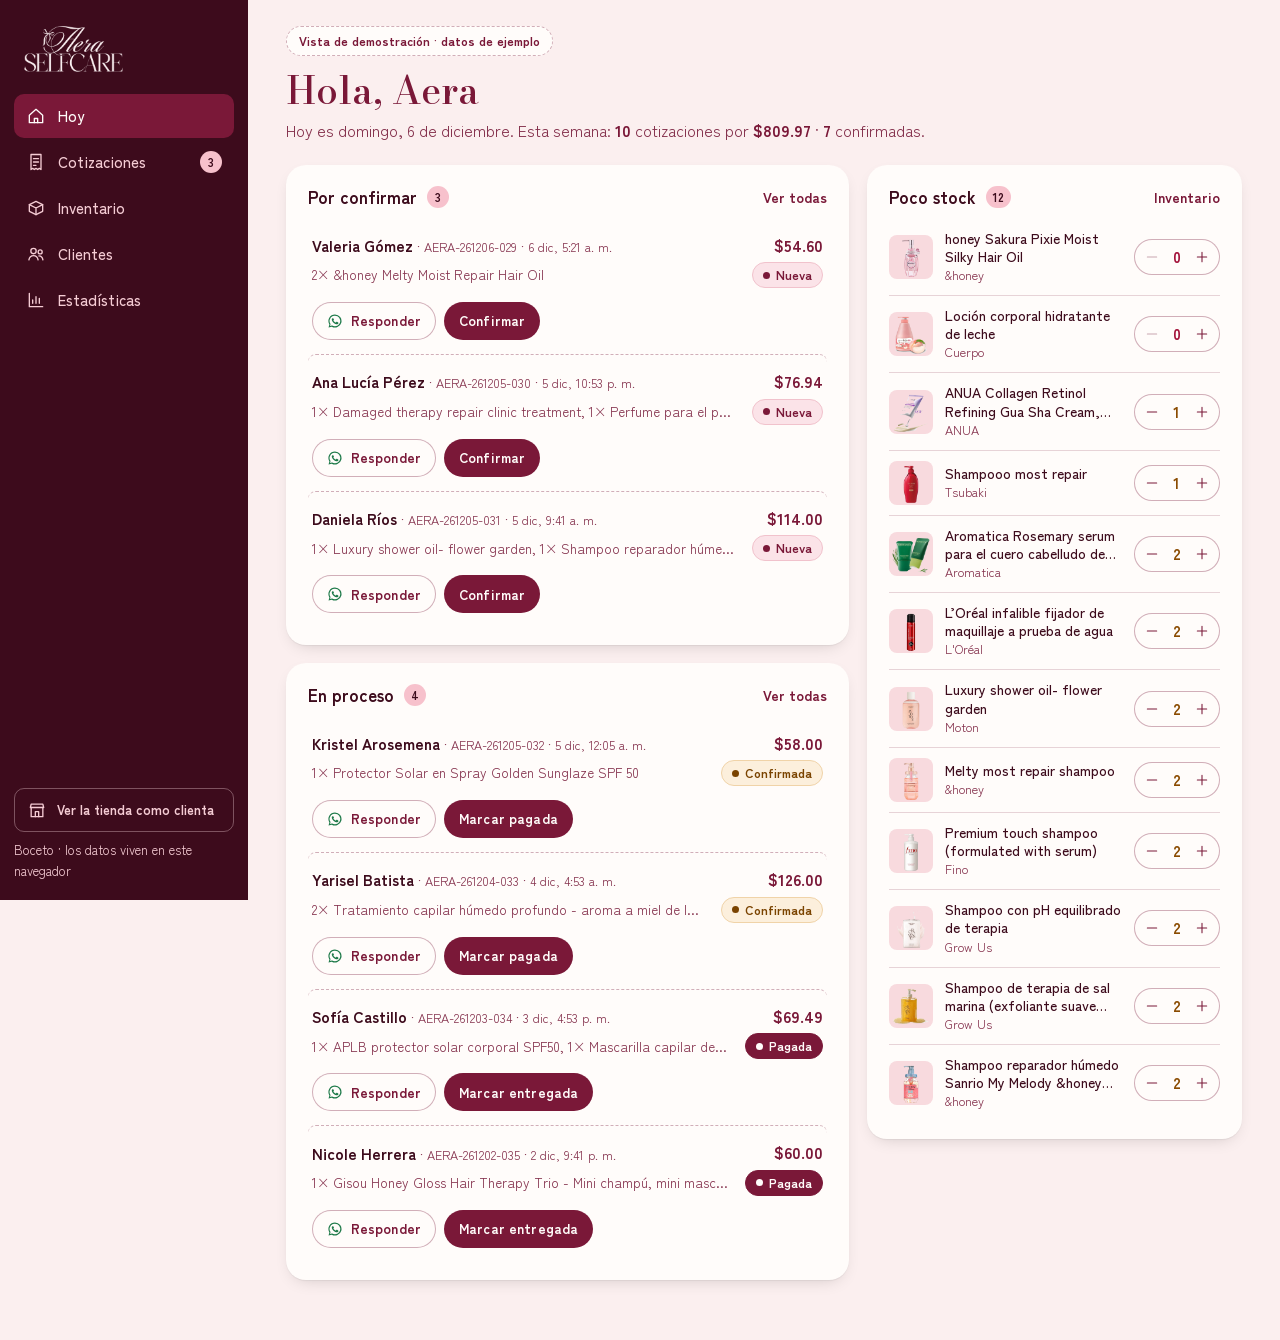
==== commit f04dbf3c: "Transparent WebP product cutouts with cast shadow; phone stamp placement; neutral shadows Co-Authore" ====
--- a/panel/index.html
+++ b/panel/index.html
@@ -7,11 +7,11 @@
   <meta name="theme-color" content="#3d0b1c">
   <meta name="robots" content="noindex">
   <link rel="icon" href="../assets/img/logo-plum.png">
-  <link rel="stylesheet" href="../assets/css/base.css?v=8">
-  <link rel="stylesheet" href="../assets/css/panel.css?v=8">
-  <script src="../assets/js/catalog.js?v=8" defer></script>
-  <script src="../assets/js/aera.js?v=8" defer></script>
-  <script src="../assets/js/panel.js?v=8" defer></script>
+  <link rel="stylesheet" href="../assets/css/base.css?v=9">
+  <link rel="stylesheet" href="../assets/css/panel.css?v=9">
+  <script src="../assets/js/catalog.js?v=9" defer></script>
+  <script src="../assets/js/aera.js?v=9" defer></script>
+  <script src="../assets/js/panel.js?v=9" defer></script>
 </head>
 <body class="panel">
   <header class="topbar">
--- a/assets/css/base.css
+++ b/assets/css/base.css
@@ -1,227 +1,227 @@
-/* Aera Selfcare — shared foundation (store + owner panel) */
-
-@font-face { font-family: "Bodoni Moda"; font-style: normal; font-weight: 400 700; font-display: swap;
-  src: url("../fonts/bodoni-moda-latin.woff2") format("woff2");
-  unicode-range: U+0000-00FF, U+0131, U+0152-0153, U+02BB-02BC, U+02C6, U+02DA, U+02DC, U+0304, U+0308, U+0329, U+2000-206F, U+20AC, U+2122, U+2191, U+2193, U+2212, U+2215, U+FEFF, U+FFFD; }
-@font-face { font-family: "Bodoni Moda"; font-style: normal; font-weight: 400 700; font-display: swap;
-  src: url("../fonts/bodoni-moda-latin-ext.woff2") format("woff2");
-  unicode-range: U+0100-02BA, U+02BD-02C5, U+02C7-02CC, U+02CE-02D7, U+02DD-02FF, U+1E00-1E9F, U+2020, U+20A0-20AB, U+20AD-20C4, U+2113, U+A720-A7FF; }
-@font-face { font-family: "Zen Kaku Gothic New"; font-weight: 400; font-display: swap;
-  src: url("../fonts/zen-kaku-gothic-new-400-latin.woff2") format("woff2"); unicode-range: U+0000-00FF, U+0131, U+0152-0153, U+2000-206F, U+20AC, U+2122, U+2212; }
-@font-face { font-family: "Zen Kaku Gothic New"; font-weight: 400; font-display: swap;
-  src: url("../fonts/zen-kaku-gothic-new-400-latin-ext.woff2") format("woff2"); unicode-range: U+0100-02BA, U+1E00-1E9F, U+A720-A7FF; }
-@font-face { font-family: "Zen Kaku Gothic New"; font-weight: 500; font-display: swap;
-  src: url("../fonts/zen-kaku-gothic-new-500-latin.woff2") format("woff2"); unicode-range: U+0000-00FF, U+0131, U+0152-0153, U+2000-206F, U+20AC, U+2122, U+2212; }
-@font-face { font-family: "Zen Kaku Gothic New"; font-weight: 500; font-display: swap;
-  src: url("../fonts/zen-kaku-gothic-new-500-latin-ext.woff2") format("woff2"); unicode-range: U+0100-02BA, U+1E00-1E9F, U+A720-A7FF; }
-@font-face { font-family: "Zen Kaku Gothic New"; font-weight: 700; font-display: swap;
-  src: url("../fonts/zen-kaku-gothic-new-700-latin.woff2") format("woff2"); unicode-range: U+0000-00FF, U+0131, U+0152-0153, U+2000-206F, U+20AC, U+2122, U+2212; }
-@font-face { font-family: "Zen Kaku Gothic New"; font-weight: 700; font-display: swap;
-  src: url("../fonts/zen-kaku-gothic-new-700-latin-ext.woff2") format("woff2"); unicode-range: U+0100-02BA, U+1E00-1E9F, U+A720-A7FF; }
-@font-face { font-family: "Nanum Pen Script"; font-weight: 400; font-display: swap;
-  src: url("../fonts/nanum-pen-script-400-latin.woff2") format("woff2"); }
-
-:root {
-  /* Ground + shelf lacquer (client moodboard) */
-  --ground: #fbefef;
-  --shelf: #f5ccd4;
-  --shelf-back: #f8dade;
-  --ledge: #e8a9b6;
-  --ledge-shade: #d58c9c;
-  --candy: #f7c1cc;
-  --peach: #f9dfd4;
-  --cream: #f6ece4;
-  --paper: #fffcfa;
-  /* Plum family (logo) — text tints, never grey */
-  --plum: #7a1838;
-  --plum-deep: #4f0f25;
-  --plum-ink: #3d0b1c;
-  --plum-soft: #84304c;       /* secondary text: ≥4.5:1 on --ground, --shelf, --paper */
-  --line: rgba(122, 24, 56, .18);
-  --line-strong: rgba(122, 24, 56, .34);
-  --ok: #2f6b48;
-  --warn: #8a4b00;
-  --danger: #a3123a;
-
-  --f-sign: "Bodoni Moda", "Didot", "Bodoni 72", serif;
-  --f-ui: "Zen Kaku Gothic New", "Hiragino Kaku Gothic ProN", "Segoe UI", sans-serif;
-  --f-hand: "Nanum Pen Script", "Segoe Print", cursive;
-
-  --ease-out: cubic-bezier(0.23, 1, 0.32, 1);
-  --ease-in-out: cubic-bezier(0.77, 0, 0.175, 1);
-  --ease-drawer: cubic-bezier(0.32, 0.72, 0, 1);
-
-  --r-sm: 6px;
-  --r-md: 12px;
-  --r-lg: 20px;
-  --gutter: clamp(16px, 4vw, 40px);
-  --maxw: 1280px;
-  --shadow-card: 0 1px 1px rgba(0, 0, 0, .05), 0 6px 18px -8px rgba(0, 0, 0, .2);
-}
-
-*, *::before, *::after { box-sizing: border-box; }
-html { -webkit-text-size-adjust: 100%; scroll-padding-top: 88px; }
-body {
-  margin: 0; background: var(--ground); color: var(--plum-ink);
-  font-family: var(--f-ui); font-size: 16px; line-height: 1.6; -webkit-font-smoothing: antialiased;
-  -webkit-tap-highlight-color: transparent; overflow-x: hidden;
-}
-img { display: block; max-width: 100%; }
-a { color: inherit; text-underline-offset: 3px; text-decoration-thickness: 1px; }
-button, input, select, textarea { font: inherit; color: inherit; }
-button { cursor: pointer; }
-::selection { background: var(--plum); color: var(--paper); }
-:focus-visible { outline: 2px solid var(--plum); outline-offset: 3px; border-radius: 4px; }
-input, textarea { caret-color: var(--plum); }
-html { scrollbar-color: var(--ledge) transparent; }
-.num { font-variant-numeric: tabular-nums lining-nums; }
-.visually-hidden { position: absolute !important; width: 1px; height: 1px; overflow: hidden; clip: rect(0 0 0 0); white-space: nowrap; }
-.wrap { max-width: var(--maxw); margin: 0 auto; padding: 0 var(--gutter); }
-
-/* ---------- Buttons ---------- */
-.btn {
-  display: inline-flex; align-items: center; justify-content: center; gap: .55em; min-height: 46px; padding: 0 1.3em;
-  border: 1px solid transparent; border-radius: 999px; font-weight: 700; font-size: 15px; letter-spacing: .01em;
-  text-decoration: none; transition: transform 160ms var(--ease-out), background-color 200ms ease, color 200ms ease, border-color 200ms ease;
-  user-select: none;
-}
-.btn:active { transform: scale(0.97); }
-.btn svg { width: 18px; height: 18px; flex: none; }
-.btn-primary { background: var(--plum); color: var(--paper); }
-.btn-line { border-color: var(--plum); color: var(--plum); background: transparent; }
-.btn-quiet { color: var(--plum); background: transparent; padding: 0 .4em; min-height: 44px; }
-.btn[disabled], .btn[aria-disabled="true"] { background: #e9d3d8; color: #6e4a55; border-color: transparent; cursor: not-allowed; transform: none; }
-@media (hover: hover) and (pointer: fine) {
-  .btn-primary:hover { background: var(--plum-deep); }
-  .btn-line:hover { background: var(--plum); color: var(--paper); }
-  .btn-quiet:hover { text-decoration: underline; }
-}
-
-.icon-btn {
-  width: 44px; height: 44px; display: grid; place-items: center; border-radius: 50%; border: 0; background: transparent; color: var(--plum);
-  position: relative; text-decoration: none; transition: background-color 160ms ease, transform 160ms var(--ease-out);
-}
-.icon-btn:active { transform: scale(0.94); }
-.icon-btn svg { width: 22px; height: 22px; }
-@media (hover: hover) and (pointer: fine) { .icon-btn:hover { background: var(--shelf-back); } }
-
-/* ---------- Header ---------- */
-.site-header { position: sticky; top: 0; z-index: 30; background: color-mix(in srgb, var(--ground) 92%, transparent); backdrop-filter: saturate(1.2) blur(8px); border-bottom: 1px solid var(--line); }
-.site-header .bar { display: grid; grid-template-columns: 1fr auto 1fr; align-items: center; height: 64px; }
-.site-header .brand { justify-self: center; display: block; }
-.site-header .brand img { height: 40px; width: auto; }
-.site-header nav { display: flex; gap: 1.6rem; font-size: 14px; font-weight: 500; }
-.site-header nav a { text-decoration: none; padding: 10px 0; }
-.site-header nav a[aria-current="page"] { text-decoration: underline; text-decoration-color: var(--ledge-shade); text-decoration-thickness: 2px; text-underline-offset: 6px; }
-.site-header .actions { justify-self: end; display: flex; align-items: center; gap: 4px; }
-.bag-count {
-  position: absolute; top: 4px; right: 2px; min-width: 19px; height: 19px; padding: 0 5px; border-radius: 10px;
-  background: var(--plum); color: var(--paper); font-size: 11px; font-weight: 700; display: grid; place-items: center;
-  font-variant-numeric: tabular-nums; transition: transform 200ms var(--ease-out);
-}
-.bag-count[data-empty="true"] { display: none; }
-.bag-count.bump { transform: scale(1.25); }
-.menu-btn { display: none; }
-.site-header .mobile-nav { display: none; }
-
-@media (max-width: 820px) {
-  .site-header nav.primary { display: none; }
-  .menu-btn { display: grid; }
-  .site-header .brand img { height: 34px; }
-  .site-header .mobile-nav {
-    display: block; position: fixed; inset: 64px 0 auto 0; z-index: 29; background: var(--ground); border-bottom: 1px solid var(--line);
-    padding: 8px var(--gutter) 18px; transform: translateY(-8px); opacity: 0; visibility: hidden;
-    transition: transform 220ms var(--ease-out), opacity 180ms ease, visibility 0s 220ms;
-  }
-  .site-header .mobile-nav.open { transform: none; opacity: 1; visibility: visible; transition-delay: 0s; }
-  .site-header .mobile-nav a { display: block; padding: 14px 0; border-bottom: 1px solid var(--line); text-decoration: none; font-weight: 500; font-size: 17px; }
-}
-
-/* ---------- Origin ticket ---------- */
-.ticket {
-  display: inline-flex; align-items: center; gap: 4px; font-size: 11px; font-weight: 700; letter-spacing: .06em; text-transform: uppercase;
-  color: var(--plum); border: 1px dashed var(--line-strong); border-radius: 3px; padding: 1px 6px; background: var(--paper); line-height: 1.5;
-}
-
-/* ---------- Receipt (bag, cotización, confirmation, panel) ---------- */
-.receipt {
-  position: relative; background: var(--paper); color: var(--plum-ink); padding: 26px 22px 30px; max-width: 440px; width: 100%;
-  font-size: 14px; box-shadow: var(--shadow-card);
-  --tear: radial-gradient(circle at 8px -2px, transparent 7px, var(--paper) 7.5px);
-}
-.receipt::before, .receipt::after {
-  content: ""; position: absolute; left: 0; right: 0; height: 10px; background-size: 16px 10px; background-repeat: repeat-x;
-}
-.receipt::before { top: -9px; background-image: radial-gradient(circle at 8px 0, transparent 6px, var(--paper) 6.5px); transform: scaleY(-1); }
-.receipt::after { bottom: -9px; background-image: radial-gradient(circle at 8px 0, transparent 6px, var(--paper) 6.5px); }
-.receipt-head { text-align: center; padding-bottom: 14px; border-bottom: 1px dashed var(--line-strong); }
-.receipt-head img { height: 44px; width: auto; margin: 0 auto 8px; }
-.receipt-head .kind { font-family: var(--f-sign); font-size: 22px; color: var(--plum); line-height: 1.1; }
-.receipt-head .meta { font-size: 12px; color: var(--plum-soft); margin-top: 4px; }
-.receipt-lines { list-style: none; margin: 0; padding: 10px 0; border-bottom: 1px dashed var(--line-strong); }
-.receipt-line { display: grid; grid-template-columns: 1fr auto; gap: 2px 12px; padding: 9px 0; }
-.receipt-line .nm { font-weight: 500; line-height: 1.35; }
-.receipt-line .sub { grid-column: 1; font-size: 12.5px; color: var(--plum-soft); }
-.receipt-line .amt { grid-row: 1; grid-column: 2; text-align: right; font-weight: 700; font-variant-numeric: tabular-nums; }
-.receipt-sum { padding-top: 10px; display: grid; gap: 4px; }
-.receipt-sum div { display: flex; justify-content: space-between; gap: 12px; font-variant-numeric: tabular-nums; }
-.receipt-sum .total { font-size: 18px; font-weight: 700; color: var(--plum); padding-top: 6px; border-top: 1px solid var(--line); margin-top: 4px; }
-.receipt-sum .muted { color: var(--plum-soft); font-size: 13px; }
-.receipt-foot { margin-top: 16px; padding-top: 12px; border-top: 1px dashed var(--line-strong); font-size: 12.5px; color: var(--plum-soft); text-align: center; }
-.receipt-foot .hand { font-family: var(--f-hand); font-size: 24px; color: var(--plum); line-height: 1; display: block; margin-top: 6px; }
-.receipt dl { display: grid; grid-template-columns: auto 1fr; gap: 4px 12px; margin: 12px 0 0; font-size: 13px; }
-.receipt dt { color: var(--plum-soft); }
-.receipt dd { margin: 0; font-weight: 500; }
-
-/* Hanko-style stamp */
-.stamp {
-  position: absolute; width: 112px; height: 112px; border-radius: 50%; border: 3px solid var(--plum); color: var(--plum);
-  display: grid; place-items: center; text-align: center; font-family: var(--f-sign); font-weight: 700; font-size: 11px; letter-spacing: .02em; padding: 0 14px;
-  text-transform: uppercase; line-height: 1.15; transform: rotate(-14deg); opacity: .88; mix-blend-mode: multiply;
-  box-shadow: inset 0 0 0 4px var(--paper), inset 0 0 0 5px var(--plum);
-}
-.stamp small { display: block; font-family: var(--f-ui); font-size: 8.5px; letter-spacing: .04em; font-weight: 700; margin-top: 2px; }
-
-/* ---------- Form controls ---------- */
-.field { display: grid; gap: 6px; }
-.field label, .field legend { font-size: 14px; font-weight: 700; color: var(--plum-ink); }
-.field .hint { font-size: 13px; color: var(--plum-soft); }
-.input, .select, .textarea {
-  width: 100%; min-height: 48px; border: 1px solid var(--line-strong); border-radius: var(--r-md); background: var(--paper);
-  padding: 10px 14px; font-size: 16px; transition: border-color 160ms ease, box-shadow 160ms ease;
-}
-.textarea { min-height: 88px; resize: vertical; }
-.input::placeholder, .textarea::placeholder { color: #8a5a69; }
-.input:focus, .select:focus, .textarea:focus { outline: none; border-color: var(--plum); box-shadow: 0 0 0 3px rgba(122, 24, 56, .16); }
-.field[data-invalid="true"] .input, .field[data-invalid="true"] .select { border-color: var(--danger); }
-.field .error { font-size: 13px; color: var(--danger); font-weight: 500; display: none; }
-.field[data-invalid="true"] .error { display: block; }
-.choice { display: flex; gap: 10px; align-items: flex-start; padding: 12px 14px; border: 1px solid var(--line-strong); border-radius: var(--r-md); background: var(--paper); cursor: pointer; transition: border-color 160ms ease, background-color 160ms ease; }
-.choice input { accent-color: var(--plum); width: 18px; height: 18px; margin: 3px 0 0; flex: none; }
-.choice:has(input:checked) { border-color: var(--plum); background: #fff3f5; }
-.choice strong { display: block; font-size: 15px; }
-.choice span { font-size: 13px; color: var(--plum-soft); }
-.stepper { display: inline-flex; align-items: center; border: 1px solid var(--line-strong); border-radius: 999px; background: var(--paper); }
-.stepper button { width: 40px; height: 40px; border: 0; background: none; color: var(--plum); font-size: 18px; font-weight: 700; border-radius: 50%; transition: transform 120ms var(--ease-out); }
-.stepper button:active { transform: scale(0.9); }
-.stepper button[disabled] { color: #c9a6b0; cursor: not-allowed; }
-.stepper button svg { width: 16px; height: 16px; display: block; margin: auto; }
-.stepper output { min-width: 2ch; text-align: center; font-weight: 700; font-variant-numeric: tabular-nums; }
-
-/* ---------- Toast ---------- */
-.toast {
-  position: fixed; left: 50%; bottom: max(20px, env(safe-area-inset-bottom)); z-index: 90; translate: -50% 0;
-  display: flex; align-items: center; gap: 12px; max-width: calc(100% - 32px); padding: 10px 10px 10px 18px; border-radius: 999px;
-  background: var(--plum-ink); color: var(--paper); font-size: 14px; box-shadow: 0 10px 24px -10px rgba(0, 0, 0, .3);
-  transform: translateY(calc(100% + 40px)); opacity: 0; transition: transform 400ms ease, opacity 300ms ease;
-}
-.toast.show { transform: none; opacity: 1; }
-.toast a { color: var(--paper); font-weight: 700; background: rgba(255,255,255,.14); border-radius: 999px; padding: 6px 12px; text-decoration: none; white-space: nowrap; }
-
-/* ---------- Demo banner ---------- */
-.demo-note { margin: 0; background: var(--plum-ink); color: var(--shelf); font-size: 12.5px; text-align: center; padding: 6px var(--gutter); }
-.demo-note a { color: var(--paper); font-weight: 700; }
-
-@media (prefers-reduced-motion: reduce) {
-  *, *::before, *::after { transition-duration: 0.01ms !important; animation-duration: 0.01ms !important; scroll-behavior: auto !important; }
-}
+/* Aera Selfcare — shared foundation (store + owner panel) */
+
+@font-face { font-family: "Bodoni Moda"; font-style: normal; font-weight: 400 700; font-display: swap;
+  src: url("../fonts/bodoni-moda-latin.woff2") format("woff2");
+  unicode-range: U+0000-00FF, U+0131, U+0152-0153, U+02BB-02BC, U+02C6, U+02DA, U+02DC, U+0304, U+0308, U+0329, U+2000-206F, U+20AC, U+2122, U+2191, U+2193, U+2212, U+2215, U+FEFF, U+FFFD; }
+@font-face { font-family: "Bodoni Moda"; font-style: normal; font-weight: 400 700; font-display: swap;
+  src: url("../fonts/bodoni-moda-latin-ext.woff2") format("woff2");
+  unicode-range: U+0100-02BA, U+02BD-02C5, U+02C7-02CC, U+02CE-02D7, U+02DD-02FF, U+1E00-1E9F, U+2020, U+20A0-20AB, U+20AD-20C4, U+2113, U+A720-A7FF; }
+@font-face { font-family: "Zen Kaku Gothic New"; font-weight: 400; font-display: swap;
+  src: url("../fonts/zen-kaku-gothic-new-400-latin.woff2") format("woff2"); unicode-range: U+0000-00FF, U+0131, U+0152-0153, U+2000-206F, U+20AC, U+2122, U+2212; }
+@font-face { font-family: "Zen Kaku Gothic New"; font-weight: 400; font-display: swap;
+  src: url("../fonts/zen-kaku-gothic-new-400-latin-ext.woff2") format("woff2"); unicode-range: U+0100-02BA, U+1E00-1E9F, U+A720-A7FF; }
+@font-face { font-family: "Zen Kaku Gothic New"; font-weight: 500; font-display: swap;
+  src: url("../fonts/zen-kaku-gothic-new-500-latin.woff2") format("woff2"); unicode-range: U+0000-00FF, U+0131, U+0152-0153, U+2000-206F, U+20AC, U+2122, U+2212; }
+@font-face { font-family: "Zen Kaku Gothic New"; font-weight: 500; font-display: swap;
+  src: url("../fonts/zen-kaku-gothic-new-500-latin-ext.woff2") format("woff2"); unicode-range: U+0100-02BA, U+1E00-1E9F, U+A720-A7FF; }
+@font-face { font-family: "Zen Kaku Gothic New"; font-weight: 700; font-display: swap;
+  src: url("../fonts/zen-kaku-gothic-new-700-latin.woff2") format("woff2"); unicode-range: U+0000-00FF, U+0131, U+0152-0153, U+2000-206F, U+20AC, U+2122, U+2212; }
+@font-face { font-family: "Zen Kaku Gothic New"; font-weight: 700; font-display: swap;
+  src: url("../fonts/zen-kaku-gothic-new-700-latin-ext.woff2") format("woff2"); unicode-range: U+0100-02BA, U+1E00-1E9F, U+A720-A7FF; }
+@font-face { font-family: "Nanum Pen Script"; font-weight: 400; font-display: swap;
+  src: url("../fonts/nanum-pen-script-400-latin.woff2") format("woff2"); }
+
+:root {
+  /* Ground + shelf lacquer (client moodboard) */
+  --ground: #fbefef;
+  --shelf: #f5ccd4;
+  --shelf-back: #f8dade;
+  --ledge: #e8a9b6;
+  --ledge-shade: #d58c9c;
+  --candy: #f7c1cc;
+  --peach: #f9dfd4;
+  --cream: #f6ece4;
+  --paper: #fffcfa;
+  /* Plum family (logo) — text tints, never grey */
+  --plum: #7a1838;
+  --plum-deep: #4f0f25;
+  --plum-ink: #3d0b1c;
+  --plum-soft: #84304c;       /* secondary text: ≥4.5:1 on --ground, --shelf, --paper */
+  --line: rgba(122, 24, 56, .18);
+  --line-strong: rgba(122, 24, 56, .34);
+  --ok: #2f6b48;
+  --warn: #8a4b00;
+  --danger: #a3123a;
+
+  --f-sign: "Bodoni Moda", "Didot", "Bodoni 72", serif;
+  --f-ui: "Zen Kaku Gothic New", "Hiragino Kaku Gothic ProN", "Segoe UI", sans-serif;
+  --f-hand: "Nanum Pen Script", "Segoe Print", cursive;
+
+  --ease-out: cubic-bezier(0.23, 1, 0.32, 1);
+  --ease-in-out: cubic-bezier(0.77, 0, 0.175, 1);
+  --ease-drawer: cubic-bezier(0.32, 0.72, 0, 1);
+
+  --r-sm: 6px;
+  --r-md: 12px;
+  --r-lg: 20px;
+  --gutter: clamp(16px, 4vw, 40px);
+  --maxw: 1280px;
+  --shadow-card: 0 1px 1px rgba(0, 0, 0, .05), 0 6px 18px -8px rgba(0, 0, 0, .2);
+}
+
+*, *::before, *::after { box-sizing: border-box; }
+html { -webkit-text-size-adjust: 100%; scroll-padding-top: 88px; }
+body {
+  margin: 0; background: var(--ground); color: var(--plum-ink);
+  font-family: var(--f-ui); font-size: 16px; line-height: 1.6; -webkit-font-smoothing: antialiased;
+  -webkit-tap-highlight-color: transparent; overflow-x: hidden;
+}
+img { display: block; max-width: 100%; }
+a { color: inherit; text-underline-offset: 3px; text-decoration-thickness: 1px; }
+button, input, select, textarea { font: inherit; color: inherit; }
+button { cursor: pointer; }
+::selection { background: var(--plum); color: var(--paper); }
+:focus-visible { outline: 2px solid var(--plum); outline-offset: 3px; border-radius: 4px; }
+input, textarea { caret-color: var(--plum); }
+html { scrollbar-color: var(--ledge) transparent; }
+.num { font-variant-numeric: tabular-nums lining-nums; }
+.visually-hidden { position: absolute !important; width: 1px; height: 1px; overflow: hidden; clip: rect(0 0 0 0); white-space: nowrap; }
+.wrap { max-width: var(--maxw); margin: 0 auto; padding: 0 var(--gutter); }
+
+/* ---------- Buttons ---------- */
+.btn {
+  display: inline-flex; align-items: center; justify-content: center; gap: .55em; min-height: 46px; padding: 0 1.3em;
+  border: 1px solid transparent; border-radius: 999px; font-weight: 700; font-size: 15px; letter-spacing: .01em;
+  text-decoration: none; transition: transform 160ms var(--ease-out), background-color 200ms ease, color 200ms ease, border-color 200ms ease;
+  user-select: none;
+}
+.btn:active { transform: scale(0.97); }
+.btn svg { width: 18px; height: 18px; flex: none; }
+.btn-primary { background: var(--plum); color: var(--paper); }
+.btn-line { border-color: var(--plum); color: var(--plum); background: transparent; }
+.btn-quiet { color: var(--plum); background: transparent; padding: 0 .4em; min-height: 44px; }
+.btn[disabled], .btn[aria-disabled="true"] { background: #e9d3d8; color: #6e4a55; border-color: transparent; cursor: not-allowed; transform: none; }
+@media (hover: hover) and (pointer: fine) {
+  .btn-primary:hover { background: var(--plum-deep); }
+  .btn-line:hover { background: var(--plum); color: var(--paper); }
+  .btn-quiet:hover { text-decoration: underline; }
+}
+
+.icon-btn {
+  width: 44px; height: 44px; display: grid; place-items: center; border-radius: 50%; border: 0; background: transparent; color: var(--plum);
+  position: relative; text-decoration: none; transition: background-color 160ms ease, transform 160ms var(--ease-out);
+}
+.icon-btn:active { transform: scale(0.94); }
+.icon-btn svg { width: 22px; height: 22px; }
+@media (hover: hover) and (pointer: fine) { .icon-btn:hover { background: var(--shelf-back); } }
+
+/* ---------- Header ---------- */
+.site-header { position: sticky; top: 0; z-index: 30; background: color-mix(in srgb, var(--ground) 92%, transparent); backdrop-filter: saturate(1.2) blur(8px); border-bottom: 1px solid var(--line); }
+.site-header .bar { display: grid; grid-template-columns: 1fr auto 1fr; align-items: center; height: 64px; }
+.site-header .brand { justify-self: center; display: block; }
+.site-header .brand img { height: 40px; width: auto; }
+.site-header nav { display: flex; gap: 1.6rem; font-size: 14px; font-weight: 500; }
+.site-header nav a { text-decoration: none; padding: 10px 0; }
+.site-header nav a[aria-current="page"] { text-decoration: underline; text-decoration-color: var(--ledge-shade); text-decoration-thickness: 2px; text-underline-offset: 6px; }
+.site-header .actions { justify-self: end; display: flex; align-items: center; gap: 4px; }
+.bag-count {
+  position: absolute; top: 4px; right: 2px; min-width: 19px; height: 19px; padding: 0 5px; border-radius: 10px;
+  background: var(--plum); color: var(--paper); font-size: 11px; font-weight: 700; display: grid; place-items: center;
+  font-variant-numeric: tabular-nums; transition: transform 200ms var(--ease-out);
+}
+.bag-count[data-empty="true"] { display: none; }
+.bag-count.bump { transform: scale(1.25); }
+.menu-btn { display: none; }
+.site-header .mobile-nav { display: none; }
+
+@media (max-width: 820px) {
+  .site-header nav.primary { display: none; }
+  .menu-btn { display: grid; }
+  .site-header .brand img { height: 34px; }
+  .site-header .mobile-nav {
+    display: block; position: fixed; inset: 64px 0 auto 0; z-index: 29; background: var(--ground); border-bottom: 1px solid var(--line);
+    padding: 8px var(--gutter) 18px; transform: translateY(-8px); opacity: 0; visibility: hidden;
+    transition: transform 220ms var(--ease-out), opacity 180ms ease, visibility 0s 220ms;
+  }
+  .site-header .mobile-nav.open { transform: none; opacity: 1; visibility: visible; transition-delay: 0s; }
+  .site-header .mobile-nav a { display: block; padding: 14px 0; border-bottom: 1px solid var(--line); text-decoration: none; font-weight: 500; font-size: 17px; }
+}
+
+/* ---------- Origin ticket ---------- */
+.ticket {
+  display: inline-flex; align-items: center; gap: 4px; font-size: 11px; font-weight: 700; letter-spacing: .06em; text-transform: uppercase;
+  color: var(--plum); border: 1px dashed var(--line-strong); border-radius: 3px; padding: 1px 6px; background: var(--paper); line-height: 1.5;
+}
+
+/* ---------- Receipt (bag, cotización, confirmation, panel) ---------- */
+.receipt {
+  position: relative; background: var(--paper); color: var(--plum-ink); padding: 26px 22px 30px; max-width: 440px; width: 100%;
+  font-size: 14px; box-shadow: var(--shadow-card);
+  --tear: radial-gradient(circle at 8px -2px, transparent 7px, var(--paper) 7.5px);
+}
+.receipt::before, .receipt::after {
+  content: ""; position: absolute; left: 0; right: 0; height: 10px; background-size: 16px 10px; background-repeat: repeat-x;
+}
+.receipt::before { top: -9px; background-image: radial-gradient(circle at 8px 0, transparent 6px, var(--paper) 6.5px); transform: scaleY(-1); }
+.receipt::after { bottom: -9px; background-image: radial-gradient(circle at 8px 0, transparent 6px, var(--paper) 6.5px); }
+.receipt-head { text-align: center; padding-bottom: 14px; border-bottom: 1px dashed var(--line-strong); }
+.receipt-head img { height: 44px; width: auto; margin: 0 auto 8px; }
+.receipt-head .kind { font-family: var(--f-sign); font-size: 22px; color: var(--plum); line-height: 1.1; }
+.receipt-head .meta { font-size: 12px; color: var(--plum-soft); margin-top: 4px; }
+.receipt-lines { list-style: none; margin: 0; padding: 10px 0; border-bottom: 1px dashed var(--line-strong); }
+.receipt-line { display: grid; grid-template-columns: 1fr auto; gap: 2px 12px; padding: 9px 0; }
+.receipt-line .nm { font-weight: 500; line-height: 1.35; }
+.receipt-line .sub { grid-column: 1; font-size: 12.5px; color: var(--plum-soft); }
+.receipt-line .amt { grid-row: 1; grid-column: 2; text-align: right; font-weight: 700; font-variant-numeric: tabular-nums; }
+.receipt-sum { padding-top: 10px; display: grid; gap: 4px; }
+.receipt-sum div { display: flex; justify-content: space-between; gap: 12px; font-variant-numeric: tabular-nums; }
+.receipt-sum .total { font-size: 18px; font-weight: 700; color: var(--plum); padding-top: 6px; border-top: 1px solid var(--line); margin-top: 4px; }
+.receipt-sum .muted { color: var(--plum-soft); font-size: 13px; }
+.receipt-foot { margin-top: 16px; padding-top: 12px; border-top: 1px dashed var(--line-strong); font-size: 12.5px; color: var(--plum-soft); text-align: center; }
+.receipt-foot .hand { font-family: var(--f-hand); font-size: 24px; color: var(--plum); line-height: 1; display: block; margin-top: 6px; }
+.receipt dl { display: grid; grid-template-columns: auto 1fr; gap: 4px 12px; margin: 12px 0 0; font-size: 13px; }
+.receipt dt { color: var(--plum-soft); }
+.receipt dd { margin: 0; font-weight: 500; }
+
+/* Hanko-style stamp */
+.stamp {
+  position: absolute; width: 112px; height: 112px; border-radius: 50%; border: 3px solid var(--plum); color: var(--plum);
+  display: grid; place-items: center; text-align: center; font-family: var(--f-sign); font-weight: 700; font-size: 11px; letter-spacing: .02em; padding: 14px;
+  text-transform: uppercase; line-height: 1.15; transform: rotate(-14deg); opacity: .88; mix-blend-mode: multiply;
+  box-shadow: inset 0 0 0 4px var(--paper), inset 0 0 0 5px var(--plum);
+}
+.stamp small { display: block; font-family: var(--f-ui); font-size: 8.5px; letter-spacing: .04em; font-weight: 700; margin-top: 2px; }
+
+/* ---------- Form controls ---------- */
+.field { display: grid; gap: 6px; }
+.field label, .field legend { font-size: 14px; font-weight: 700; color: var(--plum-ink); }
+.field .hint { font-size: 13px; color: var(--plum-soft); }
+.input, .select, .textarea {
+  width: 100%; min-height: 48px; border: 1px solid var(--line-strong); border-radius: var(--r-md); background: var(--paper);
+  padding: 10px 14px; font-size: 16px; transition: border-color 160ms ease, box-shadow 160ms ease;
+}
+.textarea { min-height: 88px; resize: vertical; }
+.input::placeholder, .textarea::placeholder { color: #8a5a69; }
+.input:focus, .select:focus, .textarea:focus { outline: none; border-color: var(--plum); box-shadow: 0 0 0 3px rgba(122, 24, 56, .16); }
+.field[data-invalid="true"] .input, .field[data-invalid="true"] .select { border-color: var(--danger); }
+.field .error { font-size: 13px; color: var(--danger); font-weight: 500; display: none; }
+.field[data-invalid="true"] .error { display: block; }
+.choice { display: flex; gap: 10px; align-items: flex-start; padding: 12px 14px; border: 1px solid var(--line-strong); border-radius: var(--r-md); background: var(--paper); cursor: pointer; transition: border-color 160ms ease, background-color 160ms ease; }
+.choice input { accent-color: var(--plum); width: 18px; height: 18px; margin: 3px 0 0; flex: none; }
+.choice:has(input:checked) { border-color: var(--plum); background: #fff3f5; }
+.choice strong { display: block; font-size: 15px; }
+.choice span { font-size: 13px; color: var(--plum-soft); }
+.stepper { display: inline-flex; align-items: center; border: 1px solid var(--line-strong); border-radius: 999px; background: var(--paper); }
+.stepper button { width: 40px; height: 40px; border: 0; background: none; color: var(--plum); font-size: 18px; font-weight: 700; border-radius: 50%; transition: transform 120ms var(--ease-out); }
+.stepper button:active { transform: scale(0.9); }
+.stepper button[disabled] { color: #c9a6b0; cursor: not-allowed; }
+.stepper button svg { width: 16px; height: 16px; display: block; margin: auto; }
+.stepper output { min-width: 2ch; text-align: center; font-weight: 700; font-variant-numeric: tabular-nums; }
+
+/* ---------- Toast ---------- */
+.toast {
+  position: fixed; left: 50%; bottom: max(20px, env(safe-area-inset-bottom)); z-index: 90; translate: -50% 0;
+  display: flex; align-items: center; gap: 12px; max-width: calc(100% - 32px); padding: 10px 10px 10px 18px; border-radius: 999px;
+  background: var(--plum-ink); color: var(--paper); font-size: 14px; box-shadow: 0 10px 24px -10px rgba(0, 0, 0, .3);
+  transform: translateY(calc(100% + 40px)); opacity: 0; transition: transform 400ms ease, opacity 300ms ease;
+}
+.toast.show { transform: none; opacity: 1; }
+.toast a { color: var(--paper); font-weight: 700; background: rgba(255,255,255,.14); border-radius: 999px; padding: 6px 12px; text-decoration: none; white-space: nowrap; }
+
+/* ---------- Demo banner ---------- */
+.demo-note { margin: 0; background: var(--plum-ink); color: var(--shelf); font-size: 12.5px; text-align: center; padding: 6px var(--gutter); }
+.demo-note a { color: var(--paper); font-weight: 700; }
+
+@media (prefers-reduced-motion: reduce) {
+  *, *::before, *::after { transition-duration: 0.01ms !important; animation-duration: 0.01ms !important; scroll-behavior: auto !important; }
+}
--- a/assets/css/panel.css
+++ b/assets/css/panel.css
@@ -72,7 +72,7 @@
 .mini-list { list-style: none; margin: 0; padding: 0; }
 .mini-list li { display: grid; grid-template-columns: 44px minmax(0, 1fr) auto; gap: 12px; align-items: center; padding: 10px 0; border-top: 1px solid var(--line); }
 .mini-list li:first-child { border-top: 0; }
-.mini-list img { width: 44px; height: 44px; object-fit: contain; border-radius: 8px; background: var(--shelf-back); mix-blend-mode: multiply; }
+.mini-list img { width: 44px; height: 44px; object-fit: contain; border-radius: 8px; background: var(--shelf-back); }
 .mini-list .nm { font-size: 14px; font-weight: 500; line-height: 1.3; overflow: hidden; display: -webkit-box; -webkit-line-clamp: 2; -webkit-box-orient: vertical; }
 .mini-list .sub { font-size: 12.5px; color: var(--plum-soft); }
 .stock-num { font-weight: 700; font-variant-numeric: tabular-nums; }
@@ -97,7 +97,7 @@
 table.data tr:last-child td { border-bottom: 0; }
 table.data .r { text-align: right; font-variant-numeric: tabular-nums; }
 table.data .prod { display: flex; align-items: center; gap: 12px; min-width: 240px; }
-table.data .prod img { width: 44px; height: 44px; object-fit: contain; background: var(--shelf-back); border-radius: 8px; mix-blend-mode: multiply; flex: none; }
+table.data .prod img { width: 44px; height: 44px; object-fit: contain; background: var(--shelf-back); border-radius: 8px; flex: none; }
 table.data .prod b { display: block; font-weight: 500; line-height: 1.3; }
 table.data .prod small { color: var(--plum-soft); font-size: 12px; }
 table.data tr.is-hidden td:not(:last-child) { opacity: .55; }
